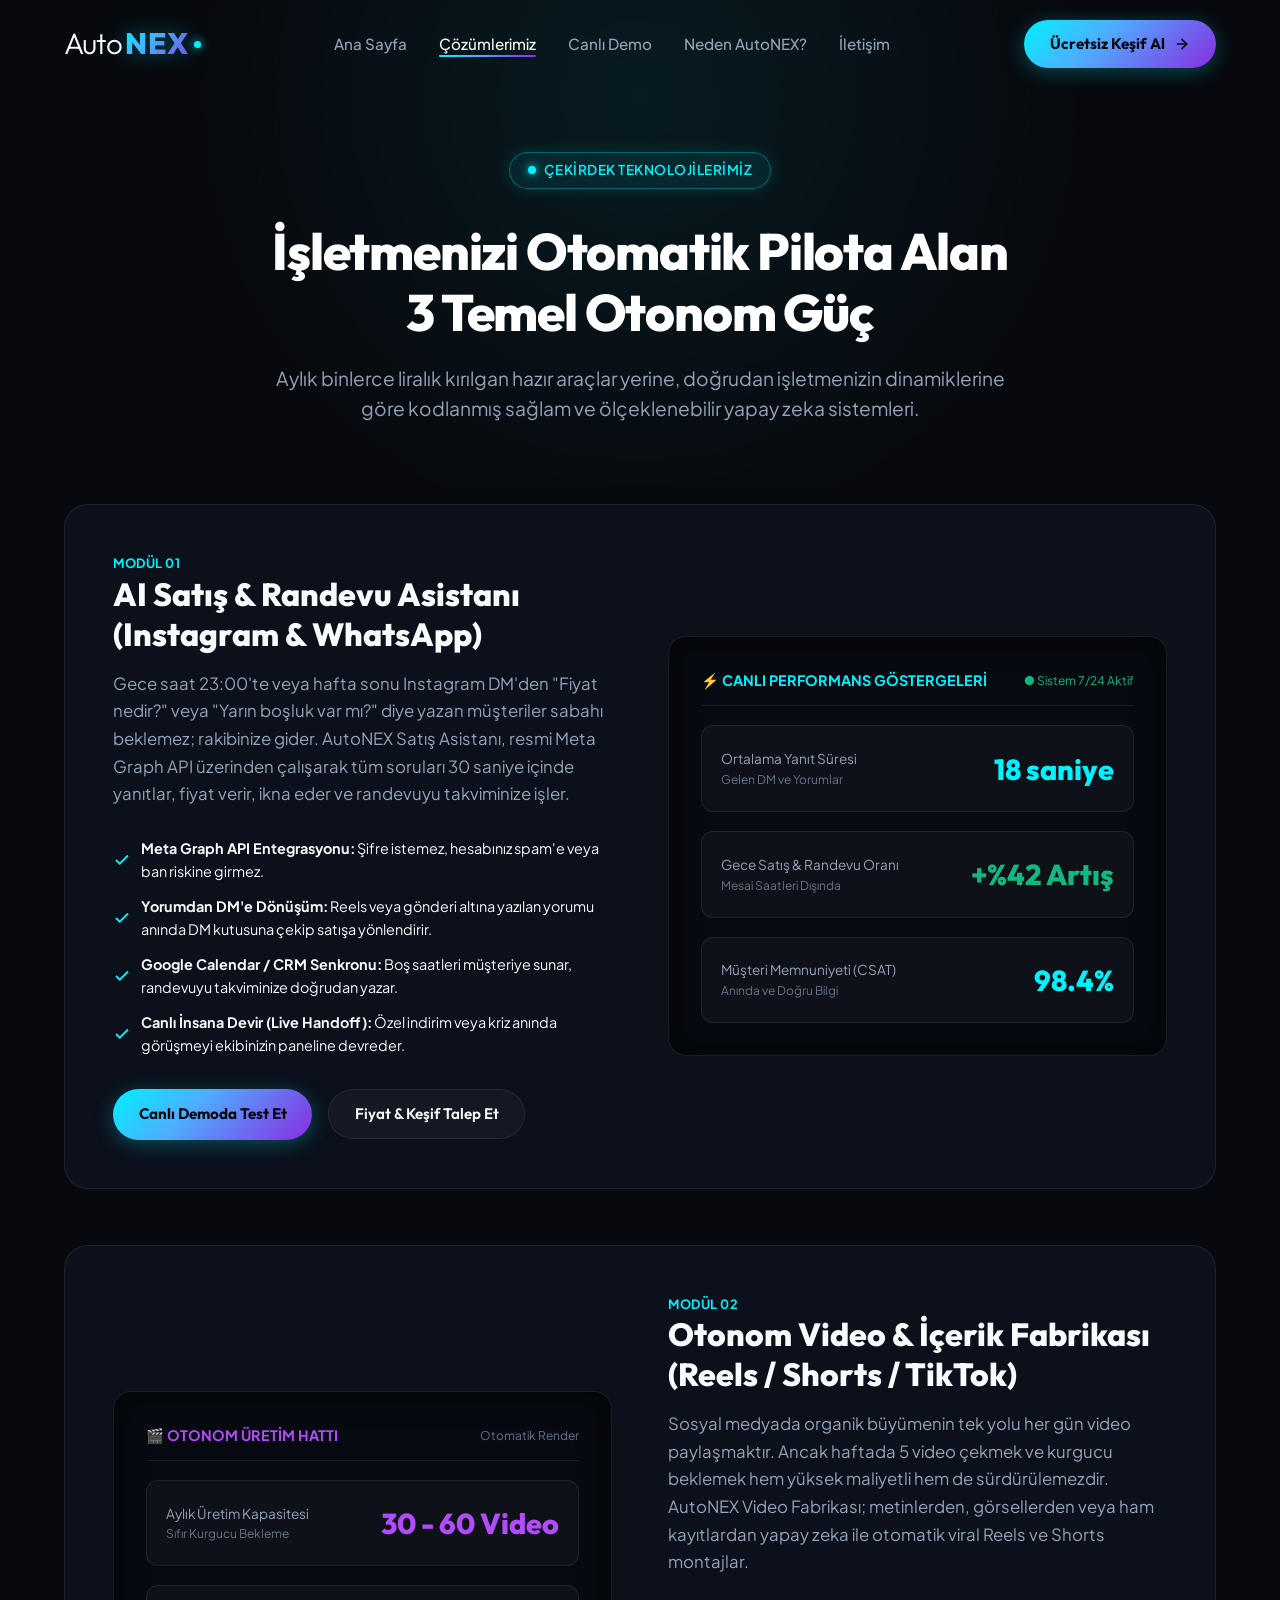
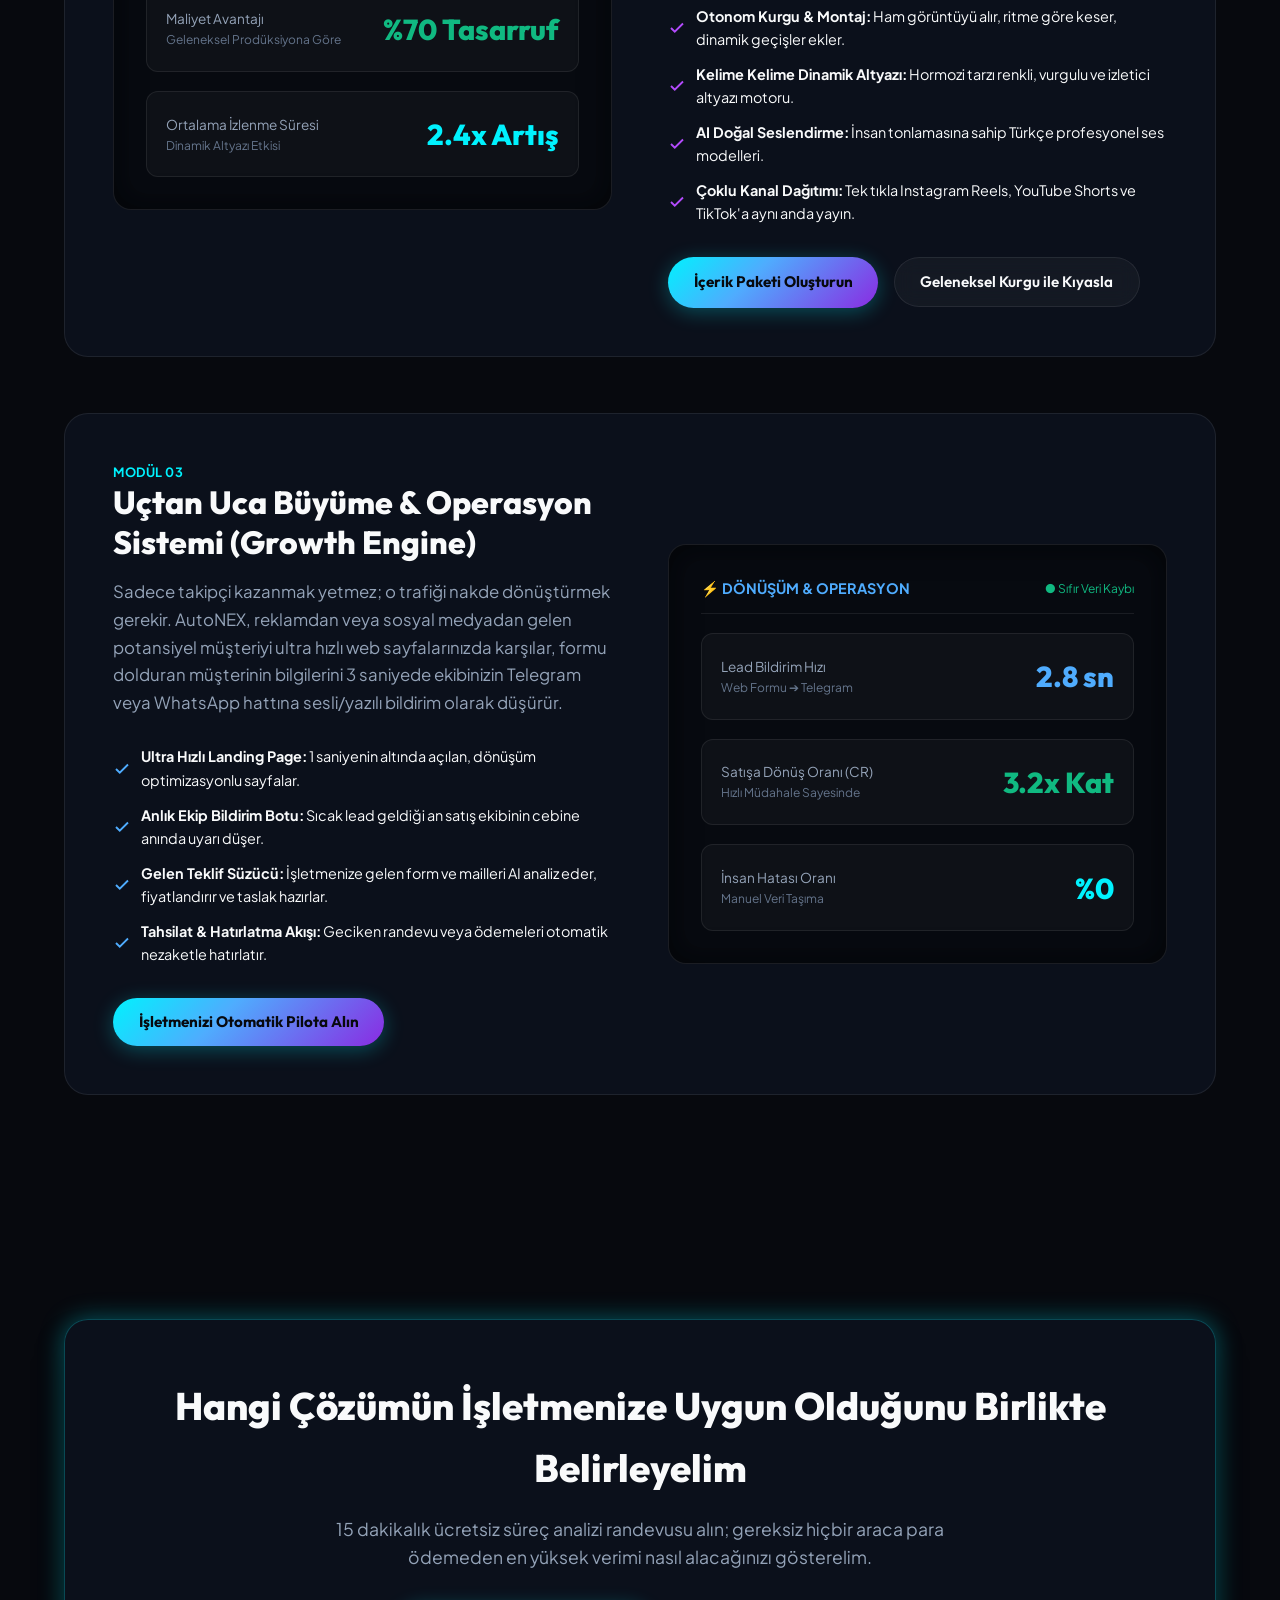
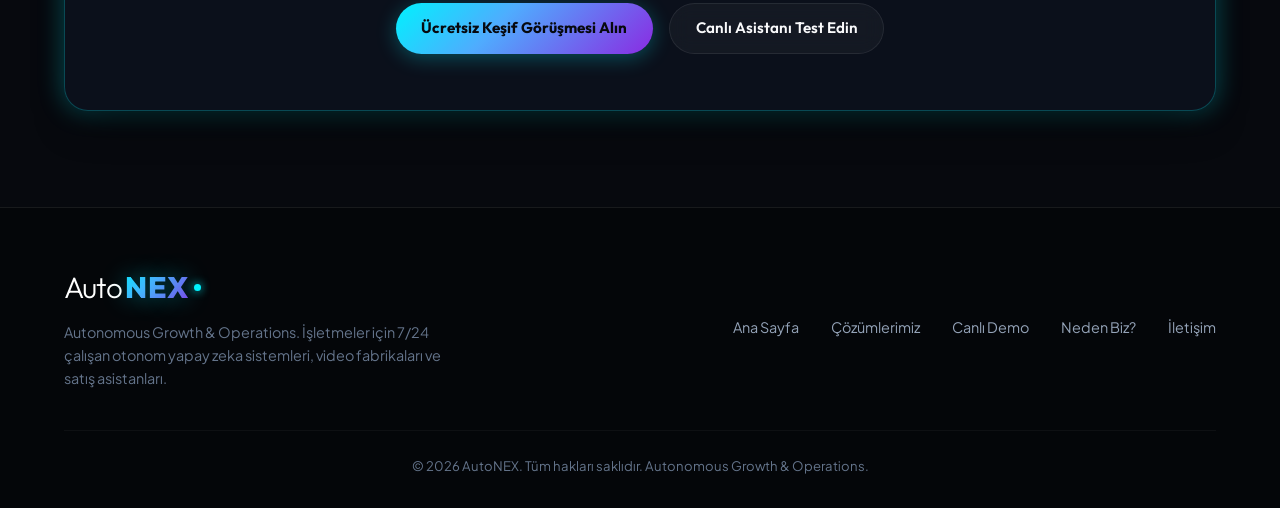
==== cozumler.html @ d79f39d4 "feat: AutoNEX website v1.0 - multi-page architecture and interactive live simulator" ====
<!DOCTYPE html>
<html lang="tr">
<head>
  <meta charset="UTF-8">
  <meta name="viewport" content="width=device-width, initial-scale=1.0">
  <title>Çözümlerimiz — AutoNEX | Yapay Zeka Satış, Video ve Süreç Otomasyonu</title>
  <meta name="description" content="AutoNEX'in sunduğu 3 çekirdek otonom modül: 7/24 Instagram & WhatsApp satış asistanı, otonom video içerik fabrikası ve uçtan uca büyüme operasyonları.">
  <link rel="preconnect" href="https://fonts.googleapis.com">
  <link rel="preconnect" href="https://fonts.gstatic.com" crossorigin>
  <link href="https://fonts.googleapis.com/css2?family=Outfit:wght@300;400;500;600;700;800&family=Plus+Jakarta+Sans:wght@400;500;600;700&display=swap" rel="stylesheet">
  <link rel="stylesheet" href="style.css">
</head>
<body>

  <!-- Ambient Glow Effects -->
  <div class="ambient-glow-1"></div>
  <div class="ambient-glow-2"></div>
  <div class="ambient-glow-3"></div>

  <!-- Header / Navigation -->
  <header class="header" id="header">
    <div class="container">
      <div class="nav-wrapper">
        <a href="index.html" class="brand-logo" aria-label="AutoNEX Ana Sayfa">
          <span class="logo-auto">Auto</span><span class="logo-nex">NEX</span><span class="logo-dot"></span>
        </a>

        <ul class="nav-menu" id="nav-menu">
          <li><a href="index.html" class="nav-link">Ana Sayfa</a></li>
          <li><a href="cozumler.html" class="nav-link active">Çözümlerimiz</a></li>
          <li><a href="demo.html" class="nav-link">Canlı Demo</a></li>
          <li><a href="neden-autonex.html" class="nav-link">Neden AutoNEX?</a></li>
          <li><a href="iletisim.html" class="nav-link">İletişim</a></li>
        </ul>

        <div class="nav-cta">
          <a href="iletisim.html" class="btn-primary" id="nav-cta-btn">
            <span>Ücretsiz Keşif Al</span>
            <svg width="16" height="16" viewBox="0 0 24 24" fill="none" stroke="currentColor" stroke-width="2.5" stroke-linecap="round" stroke-linejoin="round"><line x1="5" y1="12" x2="19" y2="12"></line><polyline points="12 5 19 12 12 19"></polyline></svg>
          </a>
        </div>

        <button class="mobile-toggle" id="mobile-toggle" aria-label="Menüyü Aç/Kapa">☰</button>
      </div>
    </div>
  </header>

  <!-- Page Hero -->
  <section class="page-hero">
    <div class="container">
      <div class="hero-badge">
        <span class="ping-dot"></span>
        <span>ÇEKİRDEK TEKNOLOJİLERİMİZ</span>
      </div>
      <h1 class="page-title">İşletmenizi Otomatik Pilota Alan <br><span class="gradient-text">3 Temel Otonom Güç</span></h1>
      <p class="page-subtitle">Aylık binlerce liralık kırılgan hazır araçlar yerine, doğrudan işletmenizin dinamiklerine göre kodlanmış sağlam ve ölçeklenebilir yapay zeka sistemleri.</p>
    </div>
  </section>

  <!-- Deep-Dive Solutions Section -->
  <section class="section" style="padding-top: 1rem;">
    <div class="container">

      <!-- Solution 1: AI Satış Asistanı -->
      <div class="deep-dive-card">
        <div>
          <div class="card-tag">MODÜL 01</div>
          <h2 class="deep-dive-title">AI Satış & Randevu Asistanı (Instagram & WhatsApp)</h2>
          <p class="deep-dive-desc">
            Gece saat 23:00'te veya hafta sonu Instagram DM'den "Fiyat nedir?" veya "Yarın boşluk var mı?" diye yazan müşteriler sabahı beklemez; rakibinize gider. AutoNEX Satış Asistanı, resmi Meta Graph API üzerinden çalışarak tüm soruları 30 saniye içinde yanıtlar, fiyat verir, ikna eder ve randevuyu takviminize işler.
          </p>

          <ul class="card-features">
            <li>
              <svg width="18" height="18" viewBox="0 0 24 24" fill="none" stroke="#00f2fe" stroke-width="2.5"><polyline points="20 6 9 17 4 12"></polyline></svg>
              <span><strong>Meta Graph API Entegrasyonu:</strong> Şifre istemez, hesabınız spam'e veya ban riskine girmez.</span>
            </li>
            <li>
              <svg width="18" height="18" viewBox="0 0 24 24" fill="none" stroke="#00f2fe" stroke-width="2.5"><polyline points="20 6 9 17 4 12"></polyline></svg>
              <span><strong>Yorumdan DM'e Dönüşüm:</strong> Reels veya gönderi altına yazılan yorumu anında DM kutusuna çekip satışa yönlendirir.</span>
            </li>
            <li>
              <svg width="18" height="18" viewBox="0 0 24 24" fill="none" stroke="#00f2fe" stroke-width="2.5"><polyline points="20 6 9 17 4 12"></polyline></svg>
              <span><strong>Google Calendar / CRM Senkronu:</strong> Boş saatleri müşteriye sunar, randevuyu takviminize doğrudan yazar.</span>
            </li>
            <li>
              <svg width="18" height="18" viewBox="0 0 24 24" fill="none" stroke="#00f2fe" stroke-width="2.5"><polyline points="20 6 9 17 4 12"></polyline></svg>
              <span><strong>Canlı İnsana Devir (Live Handoff):</strong> Özel indirim veya kriz anında görüşmeyi ekibinizin paneline devreder.</span>
            </li>
          </ul>

          <div style="margin-top: 2rem; display: flex; gap: 1rem; flex-wrap: wrap;">
            <a href="demo.html" class="btn-primary">Canlı Demoda Test Et</a>
            <a href="iletisim.html" class="btn-secondary">Fiyat & Keşif Talep Et</a>
          </div>
        </div>

        <div class="deep-dive-visual">
          <div style="display: flex; align-items: center; justify-content: space-between; border-bottom: 1px solid var(--border-subtle); padding-bottom: 0.8rem;">
            <span style="font-weight: 700; font-size: 0.9rem; color: var(--neon-cyan);">⚡ CANLI PERFORMANS GÖSTERGELERİ</span>
            <span style="font-size: 0.75rem; color: #10b981;">● Sistem 7/24 Aktif</span>
          </div>

          <div class="visual-metric-box">
            <div>
              <div style="font-size: 0.85rem; color: var(--text-secondary);">Ortalama Yanıt Süresi</div>
              <div style="font-size: 0.75rem; color: var(--text-muted);">Gelen DM ve Yorumlar</div>
            </div>
            <div class="visual-metric-num">18 saniye</div>
          </div>

          <div class="visual-metric-box">
            <div>
              <div style="font-size: 0.85rem; color: var(--text-secondary);">Gece Satış & Randevu Oranı</div>
              <div style="font-size: 0.75rem; color: var(--text-muted);">Mesai Saatleri Dışında</div>
            </div>
            <div class="visual-metric-num" style="color: #10b981;">+%42 Artış</div>
          </div>

          <div class="visual-metric-box">
            <div>
              <div style="font-size: 0.85rem; color: var(--text-secondary);">Müşteri Memnuniyeti (CSAT)</div>
              <div style="font-size: 0.75rem; color: var(--text-muted);">Anında ve Doğru Bilgi</div>
            </div>
            <div class="visual-metric-num">98.4%</div>
          </div>
        </div>
      </div>

      <!-- Solution 2: Otonom Video Fabrikası -->
      <div class="deep-dive-card reverse">
        <div>
          <div class="card-tag">MODÜL 02</div>
          <h2 class="deep-dive-title">Otonom Video & İçerik Fabrikası (Reels / Shorts / TikTok)</h2>
          <p class="deep-dive-desc">
            Sosyal medyada organik büyümenin tek yolu her gün video paylaşmaktır. Ancak haftada 5 video çekmek ve kurgucu beklemek hem yüksek maliyetli hem de sürdürülemezdir. AutoNEX Video Fabrikası; metinlerden, görsellerden veya ham kayıtlardan yapay zeka ile otomatik viral Reels ve Shorts montajlar.
          </p>

          <ul class="card-features">
            <li>
              <svg width="18" height="18" viewBox="0 0 24 24" fill="none" stroke="#b34bfd" stroke-width="2.5"><polyline points="20 6 9 17 4 12"></polyline></svg>
              <span><strong>Otonom Kurgu & Montaj:</strong> Ham görüntüyü alır, ritme göre keser, dinamik geçişler ekler.</span>
            </li>
            <li>
              <svg width="18" height="18" viewBox="0 0 24 24" fill="none" stroke="#b34bfd" stroke-width="2.5"><polyline points="20 6 9 17 4 12"></polyline></svg>
              <span><strong>Kelime Kelime Dinamik Altyazı:</strong> Hormozi tarzı renkli, vurgulu ve izletici altyazı motoru.</span>
            </li>
            <li>
              <svg width="18" height="18" viewBox="0 0 24 24" fill="none" stroke="#b34bfd" stroke-width="2.5"><polyline points="20 6 9 17 4 12"></polyline></svg>
              <span><strong>AI Doğal Seslendirme:</strong> İnsan tonlamasına sahip Türkçe profesyonel ses modelleri.</span>
            </li>
            <li>
              <svg width="18" height="18" viewBox="0 0 24 24" fill="none" stroke="#b34bfd" stroke-width="2.5"><polyline points="20 6 9 17 4 12"></polyline></svg>
              <span><strong>Çoklu Kanal Dağıtımı:</strong> Tek tıkla Instagram Reels, YouTube Shorts ve TikTok'a aynı anda yayın.</span>
            </li>
          </ul>

          <div style="margin-top: 2rem; display: flex; gap: 1rem; flex-wrap: wrap;">
            <a href="iletisim.html" class="btn-primary">İçerik Paketi Oluşturun</a>
            <a href="neden-autonex.html" class="btn-secondary">Geleneksel Kurgu ile Kıyasla</a>
          </div>
        </div>

        <div class="deep-dive-visual">
          <div style="display: flex; align-items: center; justify-content: space-between; border-bottom: 1px solid var(--border-subtle); padding-bottom: 0.8rem;">
            <span style="font-weight: 700; font-size: 0.9rem; color: #b34bfd;">🎬 OTONOM ÜRETİM HATTI</span>
            <span style="font-size: 0.75rem; color: var(--text-muted);">Otomatik Render</span>
          </div>

          <div class="visual-metric-box">
            <div>
              <div style="font-size: 0.85rem; color: var(--text-secondary);">Aylık Üretim Kapasitesi</div>
              <div style="font-size: 0.75rem; color: var(--text-muted);">Sıfır Kurgucu Bekleme</div>
            </div>
            <div class="visual-metric-num" style="color: #b34bfd;">30 - 60 Video</div>
          </div>

          <div class="visual-metric-box">
            <div>
              <div style="font-size: 0.85rem; color: var(--text-secondary);">Maliyet Avantajı</div>
              <div style="font-size: 0.75rem; color: var(--text-muted);">Geleneksel Prodüksiyona Göre</div>
            </div>
            <div class="visual-metric-num" style="color: #10b981;">%70 Tasarruf</div>
          </div>

          <div class="visual-metric-box">
            <div>
              <div style="font-size: 0.85rem; color: var(--text-secondary);">Ortalama İzlenme Süresi</div>
              <div style="font-size: 0.75rem; color: var(--text-muted);">Dinamik Altyazı Etkisi</div>
            </div>
            <div class="visual-metric-num">2.4x Artış</div>
          </div>
        </div>
      </div>

      <!-- Solution 3: Uçtan Uca Büyüme & Operasyon -->
      <div class="deep-dive-card">
        <div>
          <div class="card-tag">MODÜL 03</div>
          <h2 class="deep-dive-title">Uçtan Uca Büyüme & Operasyon Sistemi (Growth Engine)</h2>
          <p class="deep-dive-desc">
            Sadece takipçi kazanmak yetmez; o trafiği nakde dönüştürmek gerekir. AutoNEX, reklamdan veya sosyal medyadan gelen potansiyel müşteriyi ultra hızlı web sayfalarınızda karşılar, formu dolduran müşterinin bilgilerini 3 saniyede ekibinizin Telegram veya WhatsApp hattına sesli/yazılı bildirim olarak düşürür.
          </p>

          <ul class="card-features">
            <li>
              <svg width="18" height="18" viewBox="0 0 24 24" fill="none" stroke="#4facfe" stroke-width="2.5"><polyline points="20 6 9 17 4 12"></polyline></svg>
              <span><strong>Ultra Hızlı Landing Page:</strong> 1 saniyenin altında açılan, dönüşüm optimizasyonlu sayfalar.</span>
            </li>
            <li>
              <svg width="18" height="18" viewBox="0 0 24 24" fill="none" stroke="#4facfe" stroke-width="2.5"><polyline points="20 6 9 17 4 12"></polyline></svg>
              <span><strong>Anlık Ekip Bildirim Botu:</strong> Sıcak lead geldiği an satış ekibinin cebine anında uyarı düşer.</span>
            </li>
            <li>
              <svg width="18" height="18" viewBox="0 0 24 24" fill="none" stroke="#4facfe" stroke-width="2.5"><polyline points="20 6 9 17 4 12"></polyline></svg>
              <span><strong>Gelen Teklif Süzücü:</strong> İşletmenize gelen form ve mailleri AI analiz eder, fiyatlandırır ve taslak hazırlar.</span>
            </li>
            <li>
              <svg width="18" height="18" viewBox="0 0 24 24" fill="none" stroke="#4facfe" stroke-width="2.5"><polyline points="20 6 9 17 4 12"></polyline></svg>
              <span><strong>Tahsilat & Hatırlatma Akışı:</strong> Geciken randevu veya ödemeleri otomatik nezaketle hatırlatır.</span>
            </li>
          </ul>

          <div style="margin-top: 2rem; display: flex; gap: 1rem; flex-wrap: wrap;">
            <a href="iletisim.html" class="btn-primary">İşletmenizi Otomatik Pilota Alın</a>
          </div>
        </div>

        <div class="deep-dive-visual">
          <div style="display: flex; align-items: center; justify-content: space-between; border-bottom: 1px solid var(--border-subtle); padding-bottom: 0.8rem;">
            <span style="font-weight: 700; font-size: 0.9rem; color: #4facfe;">⚡ DÖNÜŞÜM & OPERASYON</span>
            <span style="font-size: 0.75rem; color: #10b981;">● Sıfır Veri Kaybı</span>
          </div>

          <div class="visual-metric-box">
            <div>
              <div style="font-size: 0.85rem; color: var(--text-secondary);">Lead Bildirim Hızı</div>
              <div style="font-size: 0.75rem; color: var(--text-muted);">Web Formu ➔ Telegram</div>
            </div>
            <div class="visual-metric-num" style="color: #4facfe;">2.8 sn</div>
          </div>

          <div class="visual-metric-box">
            <div>
              <div style="font-size: 0.85rem; color: var(--text-secondary);">Satışa Dönüş Oranı (CR)</div>
              <div style="font-size: 0.75rem; color: var(--text-muted);">Hızlı Müdahale Sayesinde</div>
            </div>
            <div class="visual-metric-num" style="color: #10b981;">3.2x Kat</div>
          </div>

          <div class="visual-metric-box">
            <div>
              <div style="font-size: 0.85rem; color: var(--text-secondary);">İnsan Hatası Oranı</div>
              <div style="font-size: 0.75rem; color: var(--text-muted);">Manuel Veri Taşıma</div>
            </div>
            <div class="visual-metric-num" style="color: #00f2fe;">%0</div>
          </div>
        </div>
      </div>

    </div>
  </section>

  <!-- CTA Banner -->
  <section class="section" style="padding: 4rem 0 6rem;">
    <div class="container">
      <div style="background: var(--bg-card); border: 1px solid var(--border-glow); border-radius: 24px; padding: 3.5rem; text-align: center; box-shadow: var(--card-shadow), var(--glow-cyan);">
        <h2 style="font-family: var(--font-heading); font-size: 2.4rem; font-weight: 800; margin-bottom: 1rem;">Hangi Çözümün İşletmenize Uygun Olduğunu Birlikte Belirleyelim</h2>
        <p style="font-size: 1.1rem; color: var(--text-secondary); max-width: 680px; margin: 0 auto 2rem;">15 dakikalık ücretsiz süreç analizi randevusu alın; gereksiz hiçbir araca para ödemeden en yüksek verimi nasıl alacağınızı gösterelim.</p>
        <div style="display: flex; justify-content: center; gap: 1rem; flex-wrap: wrap;">
          <a href="iletisim.html" class="btn-primary">Ücretsiz Keşif Görüşmesi Alın</a>
          <a href="demo.html" class="btn-secondary">Canlı Asistanı Test Edin</a>
        </div>
      </div>
    </div>
  </section>

  <!-- Footer -->
  <footer class="footer">
    <div class="container">
      <div class="footer-top">
        <div>
          <a href="index.html" class="brand-logo">
            <span class="logo-auto">Auto</span><span class="logo-nex">NEX</span><span class="logo-dot"></span>
          </a>
          <p class="footer-desc">Autonomous Growth & Operations. İşletmeler için 7/24 çalışan otonom yapay zeka sistemleri, video fabrikaları ve satış asistanları.</p>
        </div>

        <ul class="footer-links">
          <li><a href="index.html" class="footer-link">Ana Sayfa</a></li>
          <li><a href="cozumler.html" class="footer-link">Çözümlerimiz</a></li>
          <li><a href="demo.html" class="footer-link">Canlı Demo</a></li>
          <li><a href="neden-autonex.html" class="footer-link">Neden Biz?</a></li>
          <li><a href="iletisim.html" class="footer-link">İletişim</a></li>
        </ul>
      </div>

      <div class="footer-bottom">
        <p>&copy; 2026 AutoNEX. Tüm hakları saklıdır. Autonomous Growth & Operations.</p>
      </div>
    </div>
  </footer>

  <script src="app.js"></script>
</body>
</html>
---- style.css ----
/* ==========================================================================
   AutoNEX — Autonomous Growth & Operations
   Ultra-Premium Modern Dark Theme & Design System
   ========================================================================== */

:root {
  --bg-dark: #07090e;
  --bg-card: rgba(14, 19, 32, 0.75);
  --bg-card-hover: rgba(20, 28, 48, 0.85);
  --border-subtle: rgba(255, 255, 255, 0.08);
  --border-glow: rgba(0, 242, 254, 0.25);
  
  /* Brand Gradients & Accents */
  --neon-cyan: #00f2fe;
  --neon-purple: #8a2be2;
  --neon-indigo: #4facfe;
  --brand-gradient: linear-gradient(135deg, #00f2fe 0%, #4facfe 40%, #8a2be2 100%);
  --brand-gradient-hover: linear-gradient(135deg, #4facfe 0%, #00f2fe 50%, #b34bfd 100%);
  
  /* Text Colors */
  --text-main: #f9fafb;
  --text-secondary: #94a3b8;
  --text-muted: #64748b;
  
  /* Typography */
  --font-heading: 'Outfit', sans-serif;
  --font-body: 'Plus Jakarta Sans', sans-serif;
  
  /* Transitions & Shadows */
  --transition-smooth: all 0.3s cubic-bezier(0.16, 1, 0.3, 1);
  --glow-cyan: 0 0 25px rgba(0, 242, 254, 0.35);
  --glow-purple: 0 0 30px rgba(138, 43, 226, 0.3);
  --card-shadow: 0 20px 40px -15px rgba(0, 0, 0, 0.7);
}

/* Base Reset & Smooth Scrolling */
*, *::before, *::after {
  box-sizing: border-box;
  margin: 0;
  padding: 0;
}

html {
  scroll-behavior: smooth;
  font-size: 16px;
  background-color: var(--bg-dark);
}

body {
  font-family: var(--font-body);
  background-color: var(--bg-dark);
  color: var(--text-main);
  line-height: 1.6;
  overflow-x: hidden;
  position: relative;
  -webkit-font-smoothing: antialiased;
}

/* Ambient Background Glow Mesh */
.ambient-glow-1 {
  position: absolute;
  top: -150px;
  left: 50%;
  transform: translateX(-50%);
  width: 700px;
  height: 500px;
  background: radial-gradient(circle, rgba(0, 242, 254, 0.15) 0%, rgba(138, 43, 226, 0.12) 50%, transparent 70%);
  filter: blur(90px);
  z-index: -1;
  pointer-events: none;
}

.ambient-glow-2 {
  position: absolute;
  top: 1400px;
  right: -100px;
  width: 600px;
  height: 600px;
  background: radial-gradient(circle, rgba(138, 43, 226, 0.14) 0%, transparent 70%);
  filter: blur(100px);
  z-index: -1;
  pointer-events: none;
}

.ambient-glow-3 {
  position: absolute;
  top: 2800px;
  left: -150px;
  width: 700px;
  height: 700px;
  background: radial-gradient(circle, rgba(0, 242, 254, 0.12) 0%, transparent 70%);
  filter: blur(120px);
  z-index: -1;
  pointer-events: none;
}

/* Container */
.container {
  width: 100%;
  max-width: 1200px;
  margin: 0 auto;
  padding: 0 1.5rem;
}

/* ==========================================================================
   Header / Navbar
   ========================================================================== */
.header {
  position: fixed;
  top: 0;
  left: 0;
  width: 100%;
  z-index: 1000;
  transition: var(--transition-smooth);
  padding: 1.25rem 0;
}

.header.scrolled {
  background: rgba(7, 9, 14, 0.82);
  backdrop-filter: blur(16px);
  -webkit-backdrop-filter: blur(16px);
  border-bottom: 1px solid var(--border-subtle);
  padding: 0.85rem 0;
  box-shadow: 0 10px 30px rgba(0, 0, 0, 0.5);
}

.nav-wrapper {
  display: flex;
  align-items: center;
  justify-content: space-between;
}

/* Brand Logo */
.brand-logo {
  display: flex;
  align-items: center;
  gap: 0.2rem;
  text-decoration: none;
  font-family: var(--font-heading);
  font-size: 1.85rem;
  letter-spacing: -0.5px;
  transition: var(--transition-smooth);
}

.brand-logo:hover {
  transform: translateY(-1px);
}

.logo-auto {
  font-weight: 300;
  color: #ffffff;
  letter-spacing: -0.8px;
}

.logo-nex {
  font-weight: 800;
  background: var(--brand-gradient);
  -webkit-background-clip: text;
  -webkit-text-fill-color: transparent;
  letter-spacing: 0.5px;
  text-shadow: 0 0 25px rgba(0, 242, 254, 0.4);
}

.logo-dot {
  width: 7px;
  height: 7px;
  background: var(--neon-cyan);
  border-radius: 50%;
  display: inline-block;
  margin-left: 2px;
  box-shadow: 0 0 10px var(--neon-cyan);
  animation: pulse-dot 2.5s infinite;
}

@keyframes pulse-dot {
  0%, 100% { opacity: 1; transform: scale(1); }
  50% { opacity: 0.4; transform: scale(0.8); }
}

.nav-menu {
  display: flex;
  align-items: center;
  gap: 2rem;
  list-style: none;
}

.nav-link {
  color: var(--text-secondary);
  text-decoration: none;
  font-size: 0.95rem;
  font-weight: 500;
  transition: var(--transition-smooth);
  position: relative;
}

.nav-link:hover,
.nav-link.active {
  color: var(--text-main);
}

.nav-link::after {
  content: '';
  position: absolute;
  bottom: -4px;
  left: 0;
  width: 0%;
  height: 2px;
  background: var(--brand-gradient);
  transition: var(--transition-smooth);
  border-radius: 2px;
}

.nav-link:hover::after,
.nav-link.active::after {
  width: 100%;
}

.nav-cta {
  display: flex;
  align-items: center;
  gap: 1rem;
}

/* Primary Button */
.btn-primary {
  display: inline-flex;
  align-items: center;
  justify-content: center;
  gap: 0.6rem;
  background: var(--brand-gradient);
  color: #07090e;
  font-family: var(--font-heading);
  font-weight: 700;
  font-size: 0.95rem;
  padding: 0.75rem 1.6rem;
  border-radius: 50px;
  text-decoration: none;
  transition: var(--transition-smooth);
  box-shadow: 0 4px 20px rgba(0, 242, 254, 0.28);
  border: none;
  cursor: pointer;
}

.btn-primary:hover {
  transform: translateY(-2px);
  box-shadow: 0 8px 30px rgba(0, 242, 254, 0.45);
  background: var(--brand-gradient-hover);
}

.btn-secondary {
  display: inline-flex;
  align-items: center;
  justify-content: center;
  gap: 0.6rem;
  background: rgba(255, 255, 255, 0.04);
  color: var(--text-main);
  font-family: var(--font-heading);
  font-weight: 600;
  font-size: 0.95rem;
  padding: 0.75rem 1.6rem;
  border-radius: 50px;
  text-decoration: none;
  transition: var(--transition-smooth);
  border: 1px solid var(--border-subtle);
  cursor: pointer;
  backdrop-filter: blur(10px);
}

.btn-secondary:hover {
  background: rgba(255, 255, 255, 0.09);
  border-color: rgba(255, 255, 255, 0.2);
  transform: translateY(-2px);
}

/* Mobile Toggle */
.mobile-toggle {
  display: none;
  background: transparent;
  border: none;
  color: var(--text-main);
  font-size: 1.5rem;
  cursor: pointer;
}

/* ==========================================================================
   Hero Section
   ========================================================================== */
.hero {
  padding: 10rem 0 5rem;
  text-align: center;
  position: relative;
}

.hero-badge {
  display: inline-flex;
  align-items: center;
  gap: 0.5rem;
  background: rgba(0, 242, 254, 0.08);
  border: 1px solid rgba(0, 242, 254, 0.3);
  padding: 0.4rem 1.1rem;
  border-radius: 50px;
  font-size: 0.85rem;
  font-weight: 600;
  color: var(--neon-cyan);
  margin-bottom: 2rem;
  letter-spacing: 0.5px;
  box-shadow: 0 0 15px rgba(0, 242, 254, 0.15);
}

.hero-badge .ping-dot {
  width: 8px;
  height: 8px;
  background: var(--neon-cyan);
  border-radius: 50%;
  box-shadow: 0 0 8px var(--neon-cyan);
}

.hero-title {
  font-family: var(--font-heading);
  font-size: 3.8rem;
  font-weight: 800;
  line-height: 1.15;
  letter-spacing: -1.5px;
  max-width: 950px;
  margin: 0 auto 1.5rem;
  color: #ffffff;
}

.hero-title .gradient-text {
  background: var(--brand-gradient);
  -webkit-background-clip: text;
  -webkit-text-fill-color: transparent;
  display: inline-block;
}

.hero-subtitle {
  font-size: 1.25rem;
  color: var(--text-secondary);
  max-width: 760px;
  margin: 0 auto 2.8rem;
  font-weight: 400;
  line-height: 1.6;
}

.hero-actions {
  display: flex;
  align-items: center;
  justify-content: center;
  gap: 1.2rem;
  margin-bottom: 4rem;
  flex-wrap: wrap;
}

.hero-stats {
  display: grid;
  grid-template-columns: repeat(4, 1fr);
  gap: 1.5rem;
  max-width: 1000px;
  margin: 0 auto;
  padding: 2rem;
  background: var(--bg-card);
  backdrop-filter: blur(16px);
  -webkit-backdrop-filter: blur(16px);
  border: 1px solid var(--border-subtle);
  border-radius: 20px;
  box-shadow: var(--card-shadow);
}

.stat-item {
  text-align: center;
  position: relative;
}

.stat-item:not(:last-child)::after {
  content: '';
  position: absolute;
  right: -0.75rem;
  top: 20%;
  height: 60%;
  width: 1px;
  background: var(--border-subtle);
}

.stat-value {
  font-family: var(--font-heading);
  font-size: 2.3rem;
  font-weight: 800;
  background: var(--brand-gradient);
  -webkit-background-clip: text;
  -webkit-text-fill-color: transparent;
  line-height: 1;
  margin-bottom: 0.4rem;
}

.stat-label {
  font-size: 0.88rem;
  color: var(--text-secondary);
  font-weight: 500;
}

/* ==========================================================================
   Section Headers
   ========================================================================== */
.section {
  padding: 6.5rem 0;
  position: relative;
}

.section-header {
  text-align: center;
  max-width: 720px;
  margin: 0 auto 4rem;
}

.section-tag {
  display: inline-block;
  font-size: 0.82rem;
  font-weight: 700;
  text-transform: uppercase;
  letter-spacing: 1.5px;
  color: var(--neon-cyan);
  margin-bottom: 0.8rem;
}

.section-title {
  font-family: var(--font-heading);
  font-size: 2.6rem;
  font-weight: 800;
  letter-spacing: -1px;
  line-height: 1.2;
  margin-bottom: 1rem;
}

.section-desc {
  font-size: 1.1rem;
  color: var(--text-secondary);
}

/* ==========================================================================
   Interactive Live Simulator Section
   ========================================================================== */
.simulator-box {
  background: var(--bg-card);
  border: 1px solid var(--border-glow);
  border-radius: 24px;
  box-shadow: var(--card-shadow), var(--glow-cyan);
  backdrop-filter: blur(20px);
  -webkit-backdrop-filter: blur(20px);
  max-width: 960px;
  margin: 0 auto;
  overflow: hidden;
  display: grid;
  grid-template-columns: 340px 1fr;
}

.sim-sidebar {
  background: rgba(10, 14, 24, 0.95);
  border-right: 1px solid var(--border-subtle);
  padding: 2rem 1.5rem;
  display: flex;
  flex-direction: column;
  justify-content: space-between;
}

.sim-sidebar-title {
  font-family: var(--font-heading);
  font-size: 1.15rem;
  font-weight: 700;
  margin-bottom: 0.5rem;
  color: #ffffff;
}

.sim-sidebar-desc {
  font-size: 0.85rem;
  color: var(--text-muted);
  margin-bottom: 1.5rem;
}

.scenario-list {
  display: flex;
  flex-direction: column;
  gap: 0.75rem;
}

.scenario-btn {
  display: flex;
  align-items: center;
  gap: 0.8rem;
  background: rgba(255, 255, 255, 0.03);
  border: 1px solid var(--border-subtle);
  border-radius: 12px;
  padding: 0.85rem 1rem;
  color: var(--text-secondary);
  font-family: var(--font-body);
  font-size: 0.9rem;
  font-weight: 500;
  text-align: left;
  cursor: pointer;
  transition: var(--transition-smooth);
  width: 100%;
}

.scenario-btn:hover {
  background: rgba(255, 255, 255, 0.07);
  color: var(--text-main);
  border-color: rgba(0, 242, 254, 0.3);
}

.scenario-btn.active {
  background: rgba(0, 242, 254, 0.1);
  border-color: var(--neon-cyan);
  color: #ffffff;
  box-shadow: 0 0 15px rgba(0, 242, 254, 0.15);
}

.scenario-icon {
  font-size: 1.25rem;
}

.sim-features-badge {
  background: rgba(138, 43, 226, 0.1);
  border: 1px solid rgba(138, 43, 226, 0.3);
  border-radius: 10px;
  padding: 0.85rem;
  font-size: 0.8rem;
  color: #c499f6;
  margin-top: 1.5rem;
}

/* Chat Main Area */
.sim-chat-area {
  display: flex;
  flex-direction: column;
  height: 520px;
  background: rgba(7, 9, 14, 0.7);
}

.chat-header {
  padding: 1rem 1.5rem;
  border-bottom: 1px solid var(--border-subtle);
  display: flex;
  align-items: center;
  justify-content: space-between;
  background: rgba(14, 19, 32, 0.6);
}

.chat-profile {
  display: flex;
  align-items: center;
  gap: 0.85rem;
}

.chat-avatar {
  width: 40px;
  height: 40px;
  border-radius: 50%;
  background: var(--brand-gradient);
  display: flex;
  align-items: center;
  justify-content: center;
  font-weight: 800;
  color: #07090e;
  font-size: 0.95rem;
  box-shadow: 0 0 12px rgba(0, 242, 254, 0.4);
}

.chat-name {
  font-family: var(--font-heading);
  font-weight: 700;
  font-size: 0.95rem;
}

.chat-status {
  font-size: 0.78rem;
  color: #10b981;
  display: flex;
  align-items: center;
  gap: 0.35rem;
}

.chat-status .online-dot {
  width: 6px;
  height: 6px;
  background: #10b981;
  border-radius: 50%;
  box-shadow: 0 0 6px #10b981;
}

.chat-body {
  flex: 1;
  padding: 1.5rem;
  overflow-y: auto;
  display: flex;
  flex-direction: column;
  gap: 1rem;
}

/* Message Bubbles */
.chat-msg {
  max-width: 82%;
  padding: 0.85rem 1.15rem;
  border-radius: 16px;
  font-size: 0.92rem;
  line-height: 1.45;
  animation: fadeInMsg 0.3s ease;
}

@keyframes fadeInMsg {
  from { opacity: 0; transform: translateY(8px); }
  to { opacity: 1; transform: translateY(0); }
}

.chat-msg.bot {
  align-self: flex-start;
  background: rgba(255, 255, 255, 0.06);
  border: 1px solid var(--border-subtle);
  color: var(--text-main);
  border-bottom-left-radius: 4px;
}

.chat-msg.user {
  align-self: flex-end;
  background: var(--brand-gradient);
  color: #07090e;
  font-weight: 600;
  border-bottom-right-radius: 4px;
  box-shadow: 0 4px 15px rgba(0, 242, 254, 0.25);
}

/* Typing Indicator */
.typing-indicator {
  align-self: flex-start;
  background: rgba(255, 255, 255, 0.05);
  border: 1px solid var(--border-subtle);
  padding: 0.75rem 1.1rem;
  border-radius: 16px;
  display: none;
  gap: 5px;
  align-items: center;
}

.typing-indicator.active {
  display: flex;
}

.typing-dot {
  width: 6px;
  height: 6px;
  background: var(--neon-cyan);
  border-radius: 50%;
  animation: bounceDot 1.4s infinite;
}

.typing-dot:nth-child(2) { animation-delay: 0.2s; }
.typing-dot:nth-child(3) { animation-delay: 0.4s; }

@keyframes bounceDot {
  0%, 80%, 100% { transform: translateY(0); opacity: 0.4; }
  40% { transform: translateY(-5px); opacity: 1; }
}

/* Quick Question Prompts */
.quick-prompts {
  display: flex;
  gap: 0.5rem;
  padding: 0.6rem 1.5rem;
  overflow-x: auto;
  white-space: nowrap;
  border-top: 1px solid rgba(255, 255, 255, 0.04);
}

.quick-btn {
  background: rgba(0, 242, 254, 0.06);
  border: 1px solid rgba(0, 242, 254, 0.2);
  color: var(--neon-cyan);
  border-radius: 20px;
  padding: 0.35rem 0.85rem;
  font-size: 0.82rem;
  font-weight: 500;
  cursor: pointer;
  transition: var(--transition-smooth);
}

.quick-btn:hover {
  background: rgba(0, 242, 254, 0.15);
  transform: translateY(-1px);
}

/* Chat Input */
.chat-footer {
  padding: 1rem 1.5rem;
  border-top: 1px solid var(--border-subtle);
  display: flex;
  align-items: center;
  gap: 0.75rem;
  background: rgba(14, 19, 32, 0.85);
}

.chat-input {
  flex: 1;
  background: rgba(255, 255, 255, 0.05);
  border: 1px solid var(--border-subtle);
  border-radius: 25px;
  padding: 0.75rem 1.25rem;
  color: var(--text-main);
  font-family: var(--font-body);
  font-size: 0.92rem;
  outline: none;
  transition: var(--transition-smooth);
}

.chat-input:focus {
  border-color: var(--neon-cyan);
  background: rgba(255, 255, 255, 0.08);
  box-shadow: 0 0 10px rgba(0, 242, 254, 0.2);
}

.chat-send-btn {
  width: 42px;
  height: 42px;
  border-radius: 50%;
  background: var(--brand-gradient);
  border: none;
  color: #07090e;
  display: flex;
  align-items: center;
  justify-content: center;
  cursor: pointer;
  font-size: 1.1rem;
  transition: var(--transition-smooth);
}

.chat-send-btn:hover {
  transform: scale(1.08);
  box-shadow: 0 0 15px rgba(0, 242, 254, 0.4);
}

/* ==========================================================================
   Solutions & Services Cards
   ========================================================================== */
.services-grid {
  display: grid;
  grid-template-columns: repeat(3, 1fr);
  gap: 2rem;
}

.service-card {
  background: var(--bg-card);
  border: 1px solid var(--border-subtle);
  border-radius: 20px;
  padding: 2.5rem 2rem;
  transition: var(--transition-smooth);
  position: relative;
  overflow: hidden;
  display: flex;
  flex-direction: column;
  justify-content: space-between;
}

.service-card:hover {
  transform: translateY(-8px);
  border-color: var(--border-glow);
  background: var(--bg-card-hover);
  box-shadow: var(--card-shadow), 0 15px 35px rgba(0, 242, 254, 0.15);
}

.card-top-icon {
  width: 58px;
  height: 58px;
  border-radius: 16px;
  background: rgba(0, 242, 254, 0.1);
  border: 1px solid rgba(0, 242, 254, 0.3);
  display: flex;
  align-items: center;
  justify-content: center;
  font-size: 1.8rem;
  color: var(--neon-cyan);
  margin-bottom: 1.8rem;
  box-shadow: 0 0 20px rgba(0, 242, 254, 0.15);
}

.service-card:nth-child(2) .card-top-icon {
  background: rgba(138, 43, 226, 0.12);
  border-color: rgba(138, 43, 226, 0.35);
  color: #b34bfd;
  box-shadow: 0 0 20px rgba(138, 43, 226, 0.2);
}

.service-card:nth-child(3) .card-top-icon {
  background: rgba(79, 172, 254, 0.12);
  border-color: rgba(79, 172, 254, 0.35);
  color: var(--neon-indigo);
  box-shadow: 0 0 20px rgba(79, 172, 254, 0.2);
}

.card-title {
  font-family: var(--font-heading);
  font-size: 1.55rem;
  font-weight: 700;
  margin-bottom: 1rem;
  color: #ffffff;
}

.card-desc {
  font-size: 0.98rem;
  color: var(--text-secondary);
  margin-bottom: 1.8rem;
  line-height: 1.6;
}

.card-features {
  list-style: none;
  margin-bottom: 2rem;
  display: flex;
  flex-direction: column;
  gap: 0.75rem;
}

.card-features li {
  display: flex;
  align-items: center;
  gap: 0.65rem;
  font-size: 0.9rem;
  color: var(--text-main);
}

.card-features li svg {
  color: var(--neon-cyan);
  flex-shrink: 0;
}

.card-tag {
  font-size: 0.8rem;
  font-weight: 700;
  letter-spacing: 0.5px;
  color: var(--neon-cyan);
  text-transform: uppercase;
}

/* ==========================================================================
   Comparison Table Section
   ========================================================================== */
.comparison-wrapper {
  background: var(--bg-card);
  border: 1px solid var(--border-subtle);
  border-radius: 20px;
  overflow: hidden;
  box-shadow: var(--card-shadow);
  backdrop-filter: blur(16px);
}

.comparison-table {
  width: 100%;
  border-collapse: collapse;
  text-align: left;
}

.comparison-table th, .comparison-table td {
  padding: 1.4rem 1.8rem;
  border-bottom: 1px solid var(--border-subtle);
}

.comparison-table th {
  font-family: var(--font-heading);
  font-size: 1.1rem;
  font-weight: 700;
  background: rgba(14, 19, 32, 0.9);
}

.comparison-table th.highlight, .comparison-table td.highlight {
  background: rgba(0, 242, 254, 0.05);
  border-left: 1px solid rgba(0, 242, 254, 0.2);
  border-right: 1px solid rgba(0, 242, 254, 0.2);
}

.comparison-table th.highlight {
  color: var(--neon-cyan);
}

.comparison-table td {
  font-size: 0.95rem;
}

.check-green {
  color: #10b981;
  font-weight: 700;
  display: flex;
  align-items: center;
  gap: 0.4rem;
}

.cross-red {
  color: #ef4444;
  font-weight: 500;
  display: flex;
  align-items: center;
  gap: 0.4rem;
}

/* ==========================================================================
   Sectors Grid
   ========================================================================== */
.sectors-grid {
  display: grid;
  grid-template-columns: repeat(4, 1fr);
  gap: 1.5rem;
}

.sector-card {
  background: rgba(255, 255, 255, 0.03);
  border: 1px solid var(--border-subtle);
  border-radius: 16px;
  padding: 1.8rem 1.4rem;
  text-align: center;
  transition: var(--transition-smooth);
}

.sector-card:hover {
  background: rgba(255, 255, 255, 0.06);
  border-color: rgba(0, 242, 254, 0.3);
  transform: translateY(-4px);
}

.sector-icon {
  font-size: 2.2rem;
  margin-bottom: 0.8rem;
}

.sector-title {
  font-family: var(--font-heading);
  font-size: 1.15rem;
  font-weight: 700;
  margin-bottom: 0.4rem;
}

.sector-desc {
  font-size: 0.85rem;
  color: var(--text-muted);
}

/* ==========================================================================
   How It Works (Steps)
   ========================================================================== */
.steps-grid {
  display: grid;
  grid-template-columns: repeat(3, 1fr);
  gap: 2rem;
  position: relative;
}

.step-card {
  background: var(--bg-card);
  border: 1px solid var(--border-subtle);
  border-radius: 20px;
  padding: 2.5rem 2rem;
  position: relative;
  transition: var(--transition-smooth);
}

.step-card:hover {
  border-color: var(--border-glow);
  transform: translateY(-4px);
}

.step-number {
  font-family: var(--font-heading);
  font-size: 3rem;
  font-weight: 800;
  color: rgba(255, 255, 255, 0.07);
  position: absolute;
  top: 1.2rem;
  right: 1.5rem;
  line-height: 1;
}

.step-title {
  font-family: var(--font-heading);
  font-size: 1.35rem;
  font-weight: 700;
  margin-bottom: 0.8rem;
}

.step-desc {
  font-size: 0.95rem;
  color: var(--text-secondary);
  line-height: 1.6;
}

/* ==========================================================================
   CTA & Contact Form
   ========================================================================== */
.contact-section {
  padding: 7rem 0;
  background: radial-gradient(circle at 50% 50%, rgba(14, 21, 38, 0.9) 0%, var(--bg-dark) 100%);
  position: relative;
}

.contact-box {
  background: var(--bg-card);
  border: 1px solid var(--border-glow);
  border-radius: 24px;
  padding: 3.5rem;
  box-shadow: var(--card-shadow), var(--glow-cyan);
  max-width: 880px;
  margin: 0 auto;
  display: grid;
  grid-template-columns: 1fr 1fr;
  gap: 3rem;
}

.contact-info-title {
  font-family: var(--font-heading);
  font-size: 2.2rem;
  font-weight: 800;
  line-height: 1.2;
  margin-bottom: 1.2rem;
}

.contact-info-desc {
  font-size: 1rem;
  color: var(--text-secondary);
  margin-bottom: 2rem;
}

.contact-highlights {
  list-style: none;
  display: flex;
  flex-direction: column;
  gap: 1rem;
  margin-bottom: 2rem;
}

.contact-highlights li {
  display: flex;
  align-items: center;
  gap: 0.75rem;
  font-size: 0.92rem;
  color: var(--text-main);
}

.direct-wa-btn {
  display: inline-flex;
  align-items: center;
  gap: 0.75rem;
  background: #25d366;
  color: #ffffff;
  font-family: var(--font-heading);
  font-weight: 700;
  font-size: 1rem;
  padding: 0.9rem 1.6rem;
  border-radius: 50px;
  text-decoration: none;
  transition: var(--transition-smooth);
  box-shadow: 0 4px 20px rgba(37, 211, 102, 0.3);
}

.direct-wa-btn:hover {
  transform: translateY(-2px);
  box-shadow: 0 8px 25px rgba(37, 211, 102, 0.45);
}

/* Contact Form */
.contact-form {
  display: flex;
  flex-direction: column;
  gap: 1.2rem;
}

.form-group {
  display: flex;
  flex-direction: column;
  gap: 0.4rem;
}

.form-label {
  font-size: 0.85rem;
  font-weight: 600;
  color: var(--text-secondary);
}

.form-input, .form-select, .form-textarea {
  background: rgba(255, 255, 255, 0.04);
  border: 1px solid var(--border-subtle);
  border-radius: 12px;
  padding: 0.85rem 1rem;
  color: var(--text-main);
  font-family: var(--font-body);
  font-size: 0.92rem;
  outline: none;
  transition: var(--transition-smooth);
}

.form-input:focus, .form-select:focus, .form-textarea:focus {
  border-color: var(--neon-cyan);
  background: rgba(255, 255, 255, 0.08);
  box-shadow: 0 0 12px rgba(0, 242, 254, 0.25);
}

.form-select option {
  background: #0e1320;
  color: #ffffff;
}

.form-textarea {
  resize: vertical;
  min-height: 85px;
}

/* ==========================================================================
   Footer
   ========================================================================== */
.footer {
  border-top: 1px solid var(--border-subtle);
  padding: 3.5rem 0 2rem;
  background: #040609;
}

.footer-top {
  display: flex;
  align-items: center;
  justify-content: space-between;
  margin-bottom: 2.5rem;
  flex-wrap: wrap;
  gap: 1.5rem;
}

.footer-desc {
  font-size: 0.9rem;
  color: var(--text-muted);
  max-width: 380px;
  margin-top: 0.6rem;
}

.footer-links {
  display: flex;
  gap: 2rem;
  list-style: none;
}

.footer-link {
  color: var(--text-secondary);
  text-decoration: none;
  font-size: 0.9rem;
  transition: var(--transition-smooth);
}

.footer-link:hover {
  color: var(--neon-cyan);
}

.footer-bottom {
  text-align: center;
  font-size: 0.82rem;
  color: var(--text-muted);
  padding-top: 1.5rem;
  border-top: 1px solid rgba(255, 255, 255, 0.04);
}

/* ==========================================================================
   Responsive Breakpoints
   ========================================================================== */
@media (max-width: 1024px) {
  .hero-title { font-size: 3rem; }
  .simulator-box { grid-template-columns: 1fr; }
  .sim-sidebar { border-right: none; border-bottom: 1px solid var(--border-subtle); }
  .services-grid { grid-template-columns: 1fr; }
  .sectors-grid { grid-template-columns: repeat(2, 1fr); }
  .steps-grid { grid-template-columns: 1fr; }
  .contact-box { grid-template-columns: 1fr; gap: 2rem; }
}

@media (max-width: 768px) {
  .nav-menu, .nav-cta { display: none; }
  .mobile-toggle { display: block; }
  .hero-title { font-size: 2.3rem; }
  .hero-stats { grid-template-columns: repeat(2, 1fr); gap: 1rem; }
  .stat-item:not(:last-child)::after { display: none; }
  .sectors-grid { grid-template-columns: 1fr; }
  .section-title { font-size: 2rem; }
  .contact-box { padding: 2rem 1.5rem; }
  .page-hero { padding: 8rem 0 3rem; }
}

/* ==========================================================================
   Multi-Page Inner Banners & Components
   ========================================================================== */
.page-hero {
  padding: 9.5rem 0 4rem;
  text-align: center;
  position: relative;
  background: radial-gradient(circle at 50% 20%, rgba(0, 242, 254, 0.08) 0%, transparent 60%);
}

.page-title {
  font-family: var(--font-heading);
  font-size: 3.2rem;
  font-weight: 800;
  letter-spacing: -1.2px;
  line-height: 1.2;
  margin-bottom: 1.2rem;
  color: #ffffff;
}

.page-subtitle {
  font-size: 1.2rem;
  color: var(--text-secondary);
  max-width: 740px;
  margin: 0 auto;
  line-height: 1.6;
}

/* Feature Deep-Dive Layout */
.deep-dive-card {
  background: var(--bg-card);
  border: 1px solid var(--border-subtle);
  border-radius: 24px;
  padding: 3rem;
  margin-bottom: 3.5rem;
  display: grid;
  grid-template-columns: 1fr 1fr;
  gap: 3.5rem;
  align-items: center;
  transition: var(--transition-smooth);
}

.deep-dive-card:hover {
  border-color: var(--border-glow);
  box-shadow: var(--card-shadow), 0 10px 30px rgba(0, 242, 254, 0.1);
}

.deep-dive-card.reverse {
  grid-template-columns: 1fr 1fr;
  direction: rtl;
}

.deep-dive-card.reverse > * {
  direction: ltr;
}

.deep-dive-visual {
  background: rgba(7, 9, 14, 0.8);
  border: 1px solid var(--border-subtle);
  border-radius: 18px;
  padding: 2rem;
  display: flex;
  flex-direction: column;
  gap: 1.2rem;
  box-shadow: inset 0 0 30px rgba(0, 0, 0, 0.6);
}

.visual-metric-box {
  background: rgba(255, 255, 255, 0.03);
  border: 1px solid var(--border-subtle);
  border-radius: 12px;
  padding: 1.2rem;
  display: flex;
  align-items: center;
  justify-content: space-between;
}

.visual-metric-num {
  font-family: var(--font-heading);
  font-size: 1.8rem;
  font-weight: 800;
  color: var(--neon-cyan);
}

.deep-dive-title {
  font-family: var(--font-heading);
  font-size: 2rem;
  font-weight: 800;
  margin-bottom: 1rem;
  line-height: 1.25;
}

.deep-dive-desc {
  font-size: 1.05rem;
  color: var(--text-secondary);
  line-height: 1.65;
  margin-bottom: 1.8rem;
}

/* FAQ Accordion */
.faq-list {
  max-width: 820px;
  margin: 0 auto;
  display: flex;
  flex-direction: column;
  gap: 1.2rem;
}

.faq-item {
  background: var(--bg-card);
  border: 1px solid var(--border-subtle);
  border-radius: 16px;
  overflow: hidden;
  transition: var(--transition-smooth);
}

.faq-item:hover {
  border-color: rgba(0, 242, 254, 0.3);
}

.faq-question {
  padding: 1.4rem 1.8rem;
  font-family: var(--font-heading);
  font-size: 1.15rem;
  font-weight: 700;
  display: flex;
  align-items: center;
  justify-content: space-between;
  cursor: pointer;
  user-select: none;
}

.faq-icon {
  font-size: 1.4rem;
  transition: transform 0.3s ease;
  color: var(--neon-cyan);
}

.faq-item.open .faq-icon {
  transform: rotate(45deg);
}

.faq-answer {
  max-height: 0;
  overflow: hidden;
  transition: max-height 0.35s ease, padding 0.35s ease;
  padding: 0 1.8rem;
  color: var(--text-secondary);
  font-size: 0.98rem;
  line-height: 1.65;
}

.faq-item.open .faq-answer {
  max-height: 250px;
  padding: 0 1.8rem 1.5rem;
}

@media (max-width: 1024px) {
  .deep-dive-card, .deep-dive-card.reverse {
    grid-template-columns: 1fr;
    gap: 2rem;
    padding: 2rem 1.5rem;
  }
}
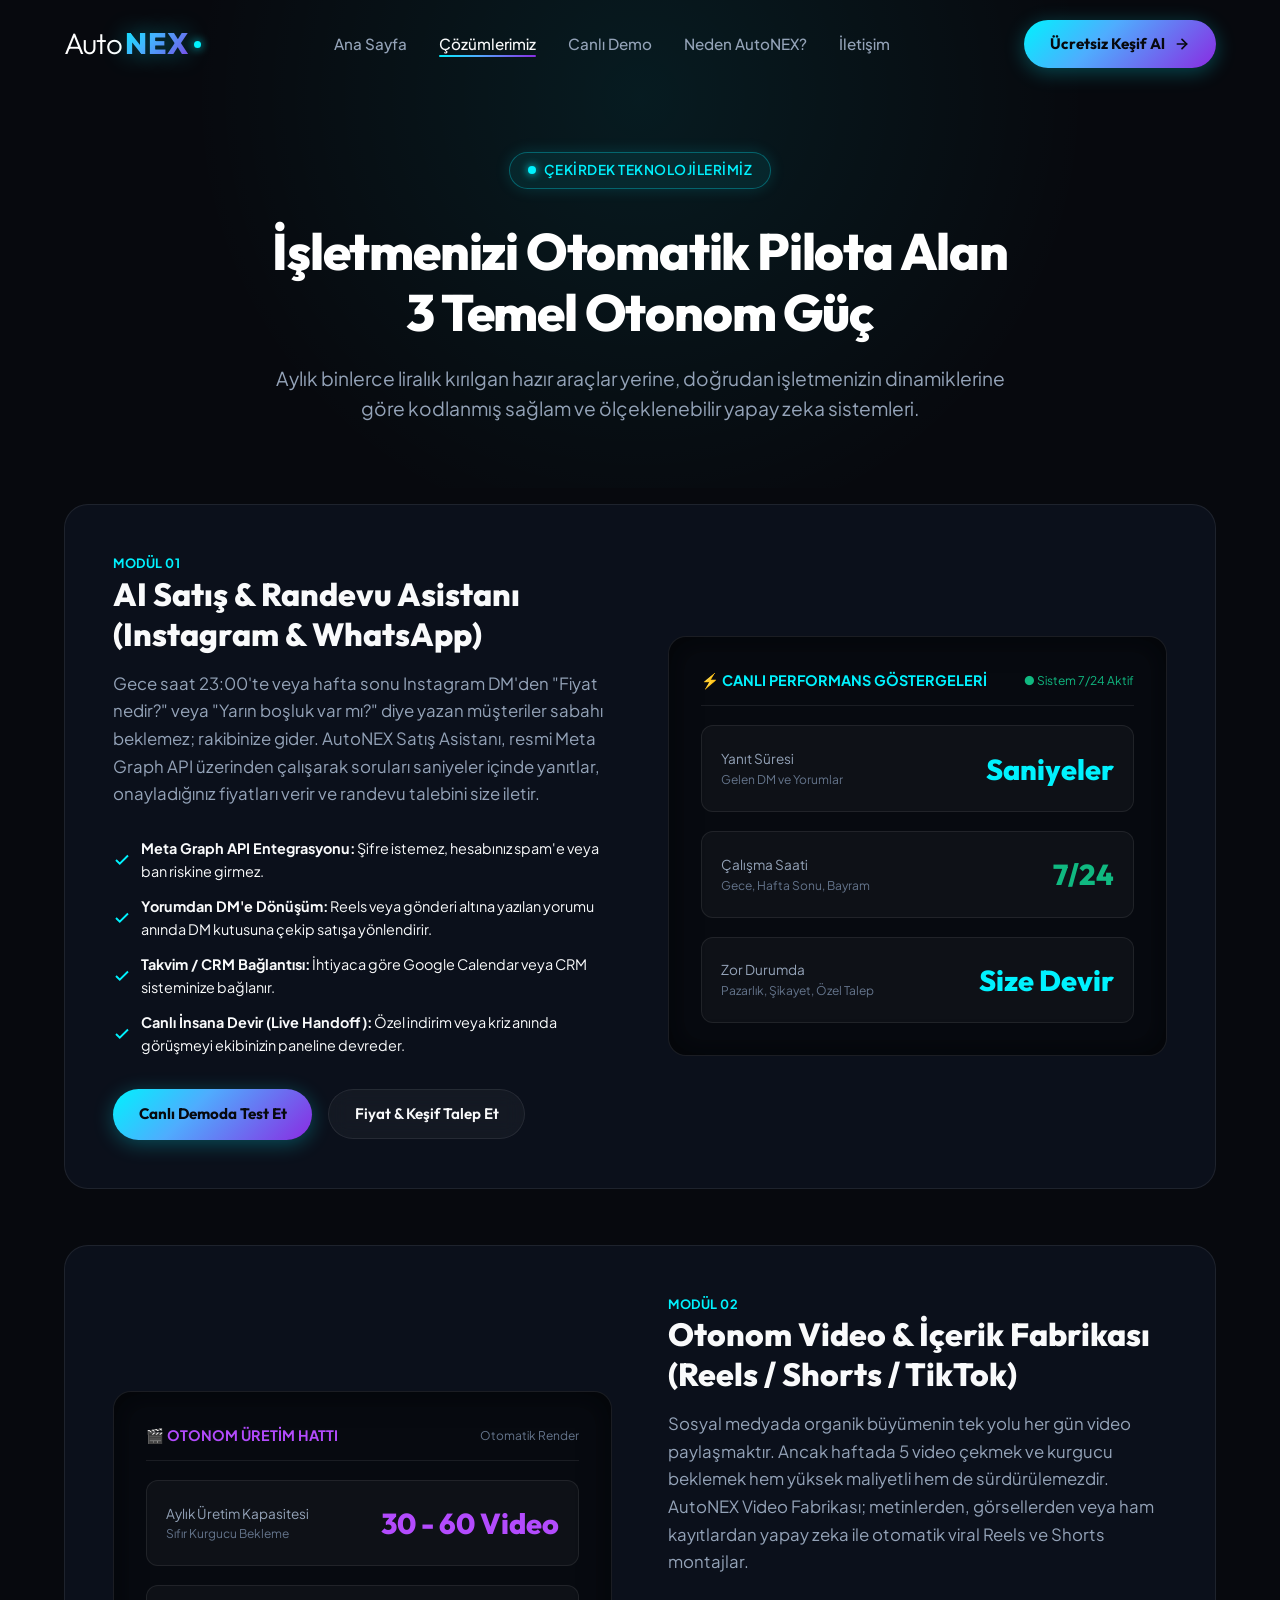
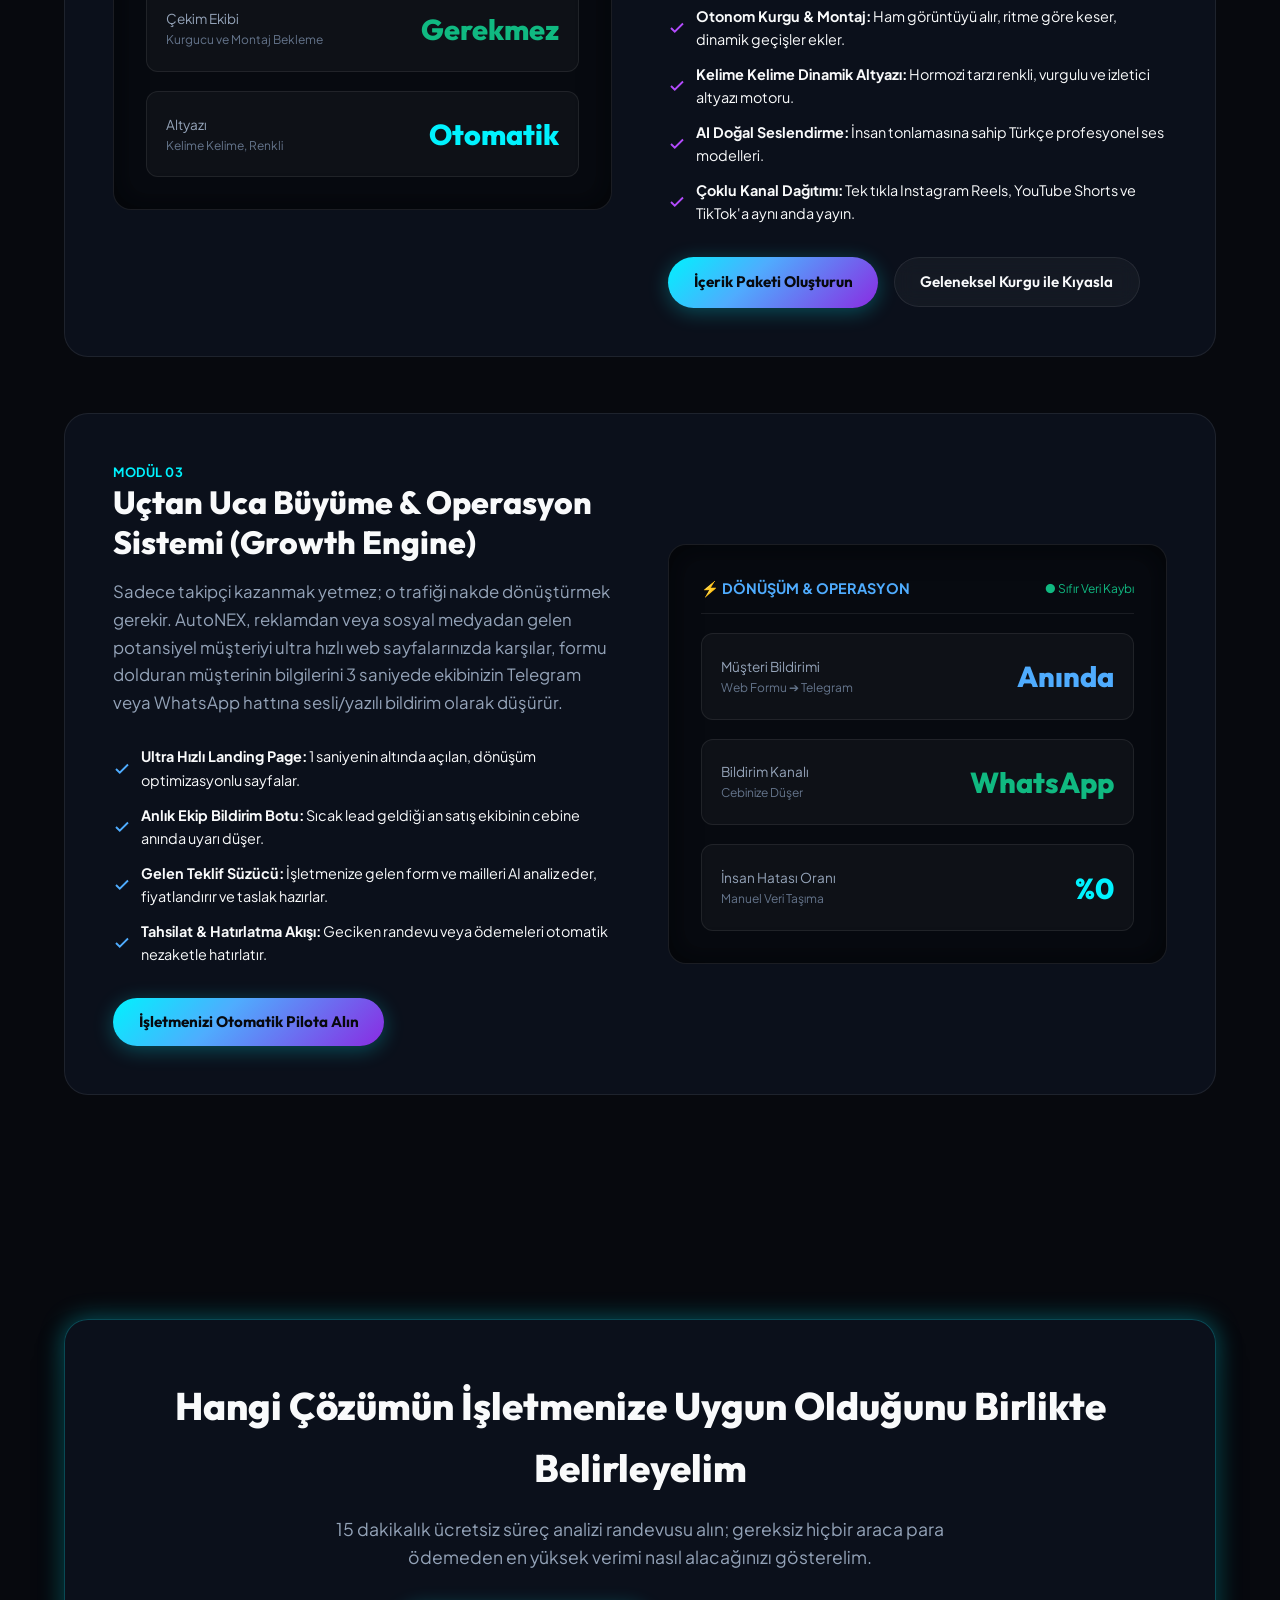
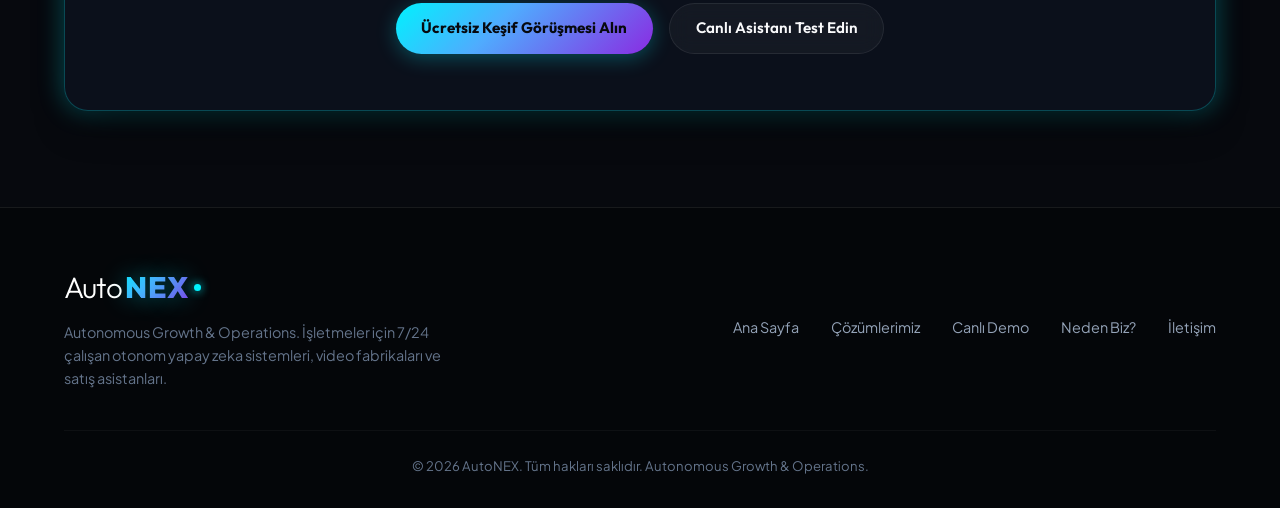
==== commit 9c0d6583: "fix(copy): replace unverified stats and partner claims with honest statements Removes made-up metric" ====
--- a/cozumler.html
+++ b/cozumler.html
@@ -67,7 +67,7 @@
           <div class="card-tag">MODÜL 01</div>
           <h2 class="deep-dive-title">AI Satış & Randevu Asistanı (Instagram & WhatsApp)</h2>
           <p class="deep-dive-desc">
-            Gece saat 23:00'te veya hafta sonu Instagram DM'den "Fiyat nedir?" veya "Yarın boşluk var mı?" diye yazan müşteriler sabahı beklemez; rakibinize gider. AutoNEX Satış Asistanı, resmi Meta Graph API üzerinden çalışarak tüm soruları 30 saniye içinde yanıtlar, fiyat verir, ikna eder ve randevuyu takviminize işler.
+            Gece saat 23:00'te veya hafta sonu Instagram DM'den "Fiyat nedir?" veya "Yarın boşluk var mı?" diye yazan müşteriler sabahı beklemez; rakibinize gider. AutoNEX Satış Asistanı, resmi Meta Graph API üzerinden çalışarak soruları saniyeler içinde yanıtlar, onayladığınız fiyatları verir ve randevu talebini size iletir.
           </p>
 
           <ul class="card-features">
@@ -81,7 +81,7 @@
             </li>
             <li>
               <svg width="18" height="18" viewBox="0 0 24 24" fill="none" stroke="#00f2fe" stroke-width="2.5"><polyline points="20 6 9 17 4 12"></polyline></svg>
-              <span><strong>Google Calendar / CRM Senkronu:</strong> Boş saatleri müşteriye sunar, randevuyu takviminize doğrudan yazar.</span>
+              <span><strong>Takvim / CRM Bağlantısı:</strong> İhtiyaca göre Google Calendar veya CRM sisteminize bağlanır.</span>
             </li>
             <li>
               <svg width="18" height="18" viewBox="0 0 24 24" fill="none" stroke="#00f2fe" stroke-width="2.5"><polyline points="20 6 9 17 4 12"></polyline></svg>
@@ -103,26 +103,26 @@
 
           <div class="visual-metric-box">
             <div>
-              <div style="font-size: 0.85rem; color: var(--text-secondary);">Ortalama Yanıt Süresi</div>
+              <div style="font-size: 0.85rem; color: var(--text-secondary);">Yanıt Süresi</div>
               <div style="font-size: 0.75rem; color: var(--text-muted);">Gelen DM ve Yorumlar</div>
             </div>
-            <div class="visual-metric-num">18 saniye</div>
-          </div>
-
-          <div class="visual-metric-box">
-            <div>
-              <div style="font-size: 0.85rem; color: var(--text-secondary);">Gece Satış & Randevu Oranı</div>
-              <div style="font-size: 0.75rem; color: var(--text-muted);">Mesai Saatleri Dışında</div>
-            </div>
-            <div class="visual-metric-num" style="color: #10b981;">+%42 Artış</div>
-          </div>
-
-          <div class="visual-metric-box">
-            <div>
-              <div style="font-size: 0.85rem; color: var(--text-secondary);">Müşteri Memnuniyeti (CSAT)</div>
-              <div style="font-size: 0.75rem; color: var(--text-muted);">Anında ve Doğru Bilgi</div>
-            </div>
-            <div class="visual-metric-num">98.4%</div>
+            <div class="visual-metric-num">Saniyeler</div>
+          </div>
+
+          <div class="visual-metric-box">
+            <div>
+              <div style="font-size: 0.85rem; color: var(--text-secondary);">Çalışma Saati</div>
+              <div style="font-size: 0.75rem; color: var(--text-muted);">Gece, Hafta Sonu, Bayram</div>
+            </div>
+            <div class="visual-metric-num" style="color: #10b981;">7/24</div>
+          </div>
+
+          <div class="visual-metric-box">
+            <div>
+              <div style="font-size: 0.85rem; color: var(--text-secondary);">Zor Durumda</div>
+              <div style="font-size: 0.75rem; color: var(--text-muted);">Pazarlık, Şikayet, Özel Talep</div>
+            </div>
+            <div class="visual-metric-num">Size Devir</div>
           </div>
         </div>
       </div>
@@ -177,18 +177,18 @@
 
           <div class="visual-metric-box">
             <div>
-              <div style="font-size: 0.85rem; color: var(--text-secondary);">Maliyet Avantajı</div>
-              <div style="font-size: 0.75rem; color: var(--text-muted);">Geleneksel Prodüksiyona Göre</div>
-            </div>
-            <div class="visual-metric-num" style="color: #10b981;">%70 Tasarruf</div>
-          </div>
-
-          <div class="visual-metric-box">
-            <div>
-              <div style="font-size: 0.85rem; color: var(--text-secondary);">Ortalama İzlenme Süresi</div>
-              <div style="font-size: 0.75rem; color: var(--text-muted);">Dinamik Altyazı Etkisi</div>
-            </div>
-            <div class="visual-metric-num">2.4x Artış</div>
+              <div style="font-size: 0.85rem; color: var(--text-secondary);">Çekim Ekibi</div>
+              <div style="font-size: 0.75rem; color: var(--text-muted);">Kurgucu ve Montaj Bekleme</div>
+            </div>
+            <div class="visual-metric-num" style="color: #10b981;">Gerekmez</div>
+          </div>
+
+          <div class="visual-metric-box">
+            <div>
+              <div style="font-size: 0.85rem; color: var(--text-secondary);">Altyazı</div>
+              <div style="font-size: 0.75rem; color: var(--text-muted);">Kelime Kelime, Renkli</div>
+            </div>
+            <div class="visual-metric-num">Otomatik</div>
           </div>
         </div>
       </div>
@@ -234,18 +234,18 @@
 
           <div class="visual-metric-box">
             <div>
-              <div style="font-size: 0.85rem; color: var(--text-secondary);">Lead Bildirim Hızı</div>
+              <div style="font-size: 0.85rem; color: var(--text-secondary);">Müşteri Bildirimi</div>
               <div style="font-size: 0.75rem; color: var(--text-muted);">Web Formu ➔ Telegram</div>
             </div>
-            <div class="visual-metric-num" style="color: #4facfe;">2.8 sn</div>
-          </div>
-
-          <div class="visual-metric-box">
-            <div>
-              <div style="font-size: 0.85rem; color: var(--text-secondary);">Satışa Dönüş Oranı (CR)</div>
-              <div style="font-size: 0.75rem; color: var(--text-muted);">Hızlı Müdahale Sayesinde</div>
-            </div>
-            <div class="visual-metric-num" style="color: #10b981;">3.2x Kat</div>
+            <div class="visual-metric-num" style="color: #4facfe;">Anında</div>
+          </div>
+
+          <div class="visual-metric-box">
+            <div>
+              <div style="font-size: 0.85rem; color: var(--text-secondary);">Bildirim Kanalı</div>
+              <div style="font-size: 0.75rem; color: var(--text-muted);">Cebinize Düşer</div>
+            </div>
+            <div class="visual-metric-num" style="color: #10b981;">WhatsApp</div>
           </div>
 
           <div class="visual-metric-box">
--- a/style.css
+++ b/style.css
@@ -116,12 +116,12 @@
 }
 
 .header.scrolled {
-  background: rgba(7, 9, 14, 0.82);
-  backdrop-filter: blur(16px);
-  -webkit-backdrop-filter: blur(16px);
+  background: rgba(7, 9, 14, 0.96);
+  backdrop-filter: blur(20px);
+  -webkit-backdrop-filter: blur(20px);
   border-bottom: 1px solid var(--border-subtle);
   padding: 0.85rem 0;
-  box-shadow: 0 10px 30px rgba(0, 0, 0, 0.5);
+  box-shadow: 0 10px 30px rgba(0, 0, 0, 0.6);
 }
 
 .nav-wrapper {
@@ -156,6 +156,7 @@
   font-weight: 800;
   background: var(--brand-gradient);
   -webkit-background-clip: text;
+  background-clip: text;
   -webkit-text-fill-color: transparent;
   letter-spacing: 0.5px;
   text-shadow: 0 0 25px rgba(0, 242, 254, 0.4);
@@ -329,6 +330,7 @@
 .hero-title .gradient-text {
   background: var(--brand-gradient);
   -webkit-background-clip: text;
+  background-clip: text;
   -webkit-text-fill-color: transparent;
   display: inline-block;
 }
@@ -387,6 +389,7 @@
   font-weight: 800;
   background: var(--brand-gradient);
   -webkit-background-clip: text;
+  background-clip: text;
   -webkit-text-fill-color: transparent;
   line-height: 1;
   margin-bottom: 0.4rem;
@@ -446,58 +449,64 @@
   box-shadow: var(--card-shadow), var(--glow-cyan);
   backdrop-filter: blur(20px);
   -webkit-backdrop-filter: blur(20px);
-  max-width: 960px;
+  max-width: 1000px;
+  width: 100%;
   margin: 0 auto;
   overflow: hidden;
   display: grid;
-  grid-template-columns: 340px 1fr;
+  grid-template-columns: 320px 1fr;
+  box-sizing: border-box;
 }
 
 .sim-sidebar {
   background: rgba(10, 14, 24, 0.95);
   border-right: 1px solid var(--border-subtle);
-  padding: 2rem 1.5rem;
+  padding: 1.75rem 1.25rem;
   display: flex;
   flex-direction: column;
   justify-content: space-between;
+  gap: 1.25rem;
+  box-sizing: border-box;
 }
 
 .sim-sidebar-title {
   font-family: var(--font-heading);
   font-size: 1.15rem;
   font-weight: 700;
-  margin-bottom: 0.5rem;
+  margin-bottom: 0.4rem;
   color: #ffffff;
 }
 
 .sim-sidebar-desc {
   font-size: 0.85rem;
   color: var(--text-muted);
-  margin-bottom: 1.5rem;
+  margin-bottom: 1.2rem;
+  line-height: 1.45;
 }
 
 .scenario-list {
   display: flex;
   flex-direction: column;
+  gap: 0.6rem;
+}
+
+.scenario-btn {
+  display: flex;
+  align-items: center;
   gap: 0.75rem;
-}
-
-.scenario-btn {
-  display: flex;
-  align-items: center;
-  gap: 0.8rem;
   background: rgba(255, 255, 255, 0.03);
   border: 1px solid var(--border-subtle);
   border-radius: 12px;
-  padding: 0.85rem 1rem;
+  padding: 0.75rem 0.95rem;
   color: var(--text-secondary);
   font-family: var(--font-body);
-  font-size: 0.9rem;
+  font-size: 0.88rem;
   font-weight: 500;
   text-align: left;
   cursor: pointer;
   transition: var(--transition-smooth);
   width: 100%;
+  box-sizing: border-box;
 }
 
 .scenario-btn:hover {
@@ -514,7 +523,8 @@
 }
 
 .scenario-icon {
-  font-size: 1.25rem;
+  font-size: 1.2rem;
+  flex-shrink: 0;
 }
 
 .sim-features-badge {
@@ -522,37 +532,46 @@
   border: 1px solid rgba(138, 43, 226, 0.3);
   border-radius: 10px;
   padding: 0.85rem;
-  font-size: 0.8rem;
+  font-size: 0.78rem;
   color: #c499f6;
-  margin-top: 1.5rem;
-}
-
-/* Chat Main Area */
+  line-height: 1.45;
+}
+
+/* Chat Main Area - min-width: 0 is essential to prevent CSS grid overflow */
 .sim-chat-area {
   display: flex;
   flex-direction: column;
-  height: 520px;
-  background: rgba(7, 9, 14, 0.7);
+  height: 560px;
+  background: rgba(7, 9, 14, 0.75);
+  min-width: 0;
+  width: 100%;
+  position: relative;
+  overflow: hidden;
+  box-sizing: border-box;
 }
 
 .chat-header {
-  padding: 1rem 1.5rem;
+  padding: 0.9rem 1.25rem;
   border-bottom: 1px solid var(--border-subtle);
   display: flex;
   align-items: center;
   justify-content: space-between;
-  background: rgba(14, 19, 32, 0.6);
+  background: rgba(14, 19, 32, 0.75);
+  flex-shrink: 0;
+  box-sizing: border-box;
+  min-width: 0;
 }
 
 .chat-profile {
   display: flex;
   align-items: center;
-  gap: 0.85rem;
+  gap: 0.75rem;
+  min-width: 0;
 }
 
 .chat-avatar {
-  width: 40px;
-  height: 40px;
+  width: 38px;
+  height: 38px;
   border-radius: 50%;
   background: var(--brand-gradient);
   display: flex;
@@ -560,22 +579,27 @@
   justify-content: center;
   font-weight: 800;
   color: #07090e;
-  font-size: 0.95rem;
+  font-size: 1rem;
   box-shadow: 0 0 12px rgba(0, 242, 254, 0.4);
+  flex-shrink: 0;
 }
 
 .chat-name {
   font-family: var(--font-heading);
   font-weight: 700;
-  font-size: 0.95rem;
+  font-size: 0.92rem;
+  white-space: nowrap;
+  overflow: hidden;
+  text-overflow: ellipsis;
 }
 
 .chat-status {
-  font-size: 0.78rem;
+  font-size: 0.75rem;
   color: #10b981;
   display: flex;
   align-items: center;
   gap: 0.35rem;
+  margin-top: 1px;
 }
 
 .chat-status .online-dot {
@@ -584,29 +608,39 @@
   background: #10b981;
   border-radius: 50%;
   box-shadow: 0 0 6px #10b981;
+  flex-shrink: 0;
 }
 
 .chat-body {
   flex: 1;
-  padding: 1.5rem;
+  padding: 1.25rem;
   overflow-y: auto;
+  overflow-x: hidden;
   display: flex;
   flex-direction: column;
-  gap: 1rem;
-}
-
-/* Message Bubbles */
+  gap: 0.9rem;
+  scroll-behavior: smooth;
+  min-width: 0;
+  width: 100%;
+  box-sizing: border-box;
+}
+
+/* Message Bubbles - bulletproof text-wrapping & padding */
 .chat-msg {
-  max-width: 82%;
+  max-width: 86%;
   padding: 0.85rem 1.15rem;
   border-radius: 16px;
-  font-size: 0.92rem;
-  line-height: 1.45;
-  animation: fadeInMsg 0.3s ease;
+  font-size: 0.91rem;
+  line-height: 1.5;
+  animation: fadeInMsg 0.25s ease;
+  word-break: break-word;
+  overflow-wrap: break-word;
+  hyphens: auto;
+  box-sizing: border-box;
 }
 
 @keyframes fadeInMsg {
-  from { opacity: 0; transform: translateY(8px); }
+  from { opacity: 0; transform: translateY(6px); }
   to { opacity: 1; transform: translateY(0); }
 }
 
@@ -616,6 +650,7 @@
   border: 1px solid var(--border-subtle);
   color: var(--text-main);
   border-bottom-left-radius: 4px;
+  box-shadow: 0 4px 15px rgba(0, 0, 0, 0.2);
 }
 
 .chat-msg.user {
@@ -632,11 +667,12 @@
   align-self: flex-start;
   background: rgba(255, 255, 255, 0.05);
   border: 1px solid var(--border-subtle);
-  padding: 0.75rem 1.1rem;
+  padding: 0.65rem 1rem;
   border-radius: 16px;
   display: none;
   gap: 5px;
   align-items: center;
+  box-sizing: border-box;
 }
 
 .typing-indicator.active {
@@ -663,15 +699,32 @@
 .quick-prompts {
   display: flex;
   gap: 0.5rem;
-  padding: 0.6rem 1.5rem;
+  padding: 0.65rem 1.25rem;
   overflow-x: auto;
   white-space: nowrap;
-  border-top: 1px solid rgba(255, 255, 255, 0.04);
+  border-top: 1px solid rgba(255, 255, 255, 0.05);
+  background: rgba(10, 14, 24, 0.4);
+  flex-shrink: 0;
+  min-width: 0;
+  width: 100%;
+  box-sizing: border-box;
+  -webkit-overflow-scrolling: touch;
+  scrollbar-width: thin;
+  scrollbar-color: rgba(0, 242, 254, 0.3) transparent;
+}
+
+.quick-prompts::-webkit-scrollbar {
+  height: 4px;
+}
+
+.quick-prompts::-webkit-scrollbar-thumb {
+  background: rgba(0, 242, 254, 0.3);
+  border-radius: 4px;
 }
 
 .quick-btn {
-  background: rgba(0, 242, 254, 0.06);
-  border: 1px solid rgba(0, 242, 254, 0.2);
+  background: rgba(0, 242, 254, 0.07);
+  border: 1px solid rgba(0, 242, 254, 0.22);
   color: var(--neon-cyan);
   border-radius: 20px;
   padding: 0.35rem 0.85rem;
@@ -679,25 +732,33 @@
   font-weight: 500;
   cursor: pointer;
   transition: var(--transition-smooth);
+  flex-shrink: 0;
+  white-space: nowrap;
 }
 
 .quick-btn:hover {
-  background: rgba(0, 242, 254, 0.15);
+  background: rgba(0, 242, 254, 0.18);
+  border-color: var(--neon-cyan);
   transform: translateY(-1px);
 }
 
-/* Chat Input */
+/* Chat Input Footer */
 .chat-footer {
-  padding: 1rem 1.5rem;
+  padding: 0.85rem 1.25rem;
   border-top: 1px solid var(--border-subtle);
   display: flex;
   align-items: center;
   gap: 0.75rem;
-  background: rgba(14, 19, 32, 0.85);
+  background: rgba(14, 19, 32, 0.92);
+  flex-shrink: 0;
+  box-sizing: border-box;
+  min-width: 0;
+  width: 100%;
 }
 
 .chat-input {
   flex: 1;
+  min-width: 0;
   background: rgba(255, 255, 255, 0.05);
   border: 1px solid var(--border-subtle);
   border-radius: 25px;
@@ -707,12 +768,13 @@
   font-size: 0.92rem;
   outline: none;
   transition: var(--transition-smooth);
+  box-sizing: border-box;
 }
 
 .chat-input:focus {
   border-color: var(--neon-cyan);
   background: rgba(255, 255, 255, 0.08);
-  box-shadow: 0 0 10px rgba(0, 242, 254, 0.2);
+  box-shadow: 0 0 12px rgba(0, 242, 254, 0.25);
 }
 
 .chat-send-btn {
@@ -728,6 +790,7 @@
   cursor: pointer;
   font-size: 1.1rem;
   transition: var(--transition-smooth);
+  flex-shrink: 0;
 }
 
 .chat-send-btn:hover {
@@ -1344,5 +1407,420 @@
     gap: 2rem;
     padding: 2rem 1.5rem;
   }
-}
-
+
+  .simulator-box {
+    grid-template-columns: 290px 1fr;
+  }
+}
+
+@media (max-width: 900px) {
+  .simulator-box {
+    grid-template-columns: 1fr;
+    border-radius: 20px;
+    margin: 0 0 3rem;
+  }
+
+  .sim-sidebar {
+    border-right: none;
+    border-bottom: 1px solid var(--border-subtle);
+    padding: 1.5rem 1.25rem;
+  }
+
+  .scenario-list {
+    display: grid;
+    grid-template-columns: repeat(auto-fit, minmax(180px, 1fr));
+    gap: 0.6rem;
+  }
+
+  .sim-features-badge {
+    margin-top: 1rem;
+  }
+
+  .sim-chat-area {
+    height: 490px;
+  }
+}
+
+@media (max-width: 600px) {
+  .scenario-list {
+    grid-template-columns: 1fr;
+  }
+
+  .chat-header {
+    padding: 0.75rem 1rem;
+  }
+
+  .chat-body {
+    padding: 1rem 0.85rem;
+  }
+
+  .chat-msg {
+    max-width: 90%;
+    font-size: 0.88rem;
+    padding: 0.75rem 1rem;
+  }
+
+  .chat-footer {
+    padding: 0.75rem 0.85rem;
+  }
+
+  .quick-prompts {
+    padding: 0.5rem 0.85rem;
+  }
+}
+
+/* ==========================================================================
+   Ambient Tech Grid Background
+   ========================================================================== */
+body::before {
+  content: '';
+  position: fixed;
+  top: 0;
+  left: 0;
+  width: 100%;
+  height: 100%;
+  background-image: 
+    radial-gradient(circle at 50% 10%, rgba(0, 242, 254, 0.05) 0%, transparent 60%),
+    linear-gradient(rgba(255, 255, 255, 0.02) 1px, transparent 1px),
+    linear-gradient(90deg, rgba(255, 255, 255, 0.02) 1px, transparent 1px);
+  background-size: 100% 100%, 48px 48px, 48px 48px;
+  pointer-events: none;
+  z-index: -1;
+}
+
+/* ==========================================================================
+   Hero Quick Insight Cards
+   ========================================================================== */
+.hero-insights {
+  display: grid;
+  grid-template-columns: repeat(3, 1fr);
+  gap: 1.25rem;
+  max-width: 1050px;
+  margin: 2.8rem auto 0;
+  text-align: left;
+}
+
+.insight-card {
+  background: rgba(14, 19, 32, 0.78);
+  border: 1px solid rgba(255, 255, 255, 0.09);
+  border-radius: 18px;
+  padding: 1.4rem 1.5rem;
+  backdrop-filter: blur(16px);
+  -webkit-backdrop-filter: blur(16px);
+  transition: var(--transition-smooth);
+  position: relative;
+  overflow: hidden;
+  text-decoration: none;
+  display: block;
+}
+
+.insight-card:hover {
+  transform: translateY(-4px);
+  border-color: rgba(0, 242, 254, 0.35);
+  box-shadow: 0 12px 30px rgba(0, 0, 0, 0.5), 0 0 25px rgba(0, 242, 254, 0.12);
+  background: rgba(20, 28, 48, 0.85);
+}
+
+.insight-tag {
+  display: inline-flex;
+  align-items: center;
+  gap: 6px;
+  font-size: 0.78rem;
+  font-weight: 700;
+  color: var(--neon-cyan);
+  text-transform: uppercase;
+  letter-spacing: 0.5px;
+  margin-bottom: 0.45rem;
+}
+
+.insight-title {
+  font-family: var(--font-heading);
+  font-size: 1.12rem;
+  font-weight: 700;
+  color: #ffffff;
+  margin-bottom: 0.4rem;
+}
+
+.insight-text {
+  font-size: 0.86rem;
+  color: var(--text-secondary);
+  line-height: 1.5;
+}
+
+/* ==========================================================================
+   ROI & Business Value Matrix
+   ========================================================================== */
+.roi-grid {
+  display: grid;
+  grid-template-columns: repeat(2, 1fr);
+  gap: 2rem;
+  max-width: 1100px;
+  margin: 0 auto;
+}
+
+.roi-card {
+  background: var(--bg-card);
+  border: 1px solid var(--border-subtle);
+  border-radius: 22px;
+  padding: 2.2rem 2rem;
+  backdrop-filter: blur(20px);
+  -webkit-backdrop-filter: blur(20px);
+  transition: var(--transition-smooth);
+  position: relative;
+  overflow: hidden;
+  display: flex;
+  flex-direction: column;
+  justify-content: space-between;
+}
+
+.roi-card:hover {
+  border-color: rgba(0, 242, 254, 0.35);
+  transform: translateY(-5px);
+  box-shadow: var(--card-shadow), 0 12px 35px rgba(0, 242, 254, 0.12);
+}
+
+.roi-card-header {
+  display: flex;
+  align-items: flex-start;
+  gap: 1.2rem;
+  margin-bottom: 1.2rem;
+}
+
+.roi-icon {
+  width: 54px;
+  height: 54px;
+  border-radius: 16px;
+  background: rgba(0, 242, 254, 0.1);
+  border: 1px solid rgba(0, 242, 254, 0.28);
+  display: flex;
+  align-items: center;
+  justify-content: center;
+  font-size: 1.7rem;
+  flex-shrink: 0;
+  box-shadow: 0 0 20px rgba(0, 242, 254, 0.15);
+}
+
+.roi-badge {
+  font-size: 0.78rem;
+  font-weight: 700;
+  color: #10b981;
+  background: rgba(16, 185, 129, 0.12);
+  border: 1px solid rgba(16, 185, 129, 0.3);
+  padding: 0.25rem 0.75rem;
+  border-radius: 20px;
+  display: inline-block;
+  margin-bottom: 0.4rem;
+}
+
+.roi-title {
+  font-family: var(--font-heading);
+  font-size: 1.35rem;
+  font-weight: 700;
+  color: #ffffff;
+  line-height: 1.3;
+}
+
+.roi-desc {
+  font-size: 0.95rem;
+  color: var(--text-secondary);
+  line-height: 1.6;
+  margin-bottom: 1.2rem;
+}
+
+.roi-comparison {
+  padding-top: 1.2rem;
+  border-top: 1px solid rgba(255, 255, 255, 0.07);
+  display: flex;
+  flex-direction: column;
+  gap: 0.8rem;
+}
+
+.roi-row {
+  display: flex;
+  align-items: flex-start;
+  gap: 0.75rem;
+  font-size: 0.9rem;
+  line-height: 1.5;
+}
+
+.roi-row.bad {
+  color: #f87171;
+}
+
+.roi-row.good {
+  color: #34d399;
+  font-weight: 600;
+}
+
+/* ==========================================================================
+   Service Card Expanding Detail Panels
+   ========================================================================== */
+.btn-detail-toggle {
+  width: 100%;
+  background: rgba(0, 242, 254, 0.06);
+  border: 1px solid rgba(0, 242, 254, 0.25);
+  color: var(--neon-cyan);
+  font-family: var(--font-heading);
+  font-size: 0.92rem;
+  font-weight: 600;
+  padding: 0.8rem 1.2rem;
+  border-radius: 12px;
+  cursor: pointer;
+  transition: var(--transition-smooth);
+  display: flex;
+  align-items: center;
+  justify-content: center;
+  gap: 0.5rem;
+  margin-top: 1.2rem;
+}
+
+.btn-detail-toggle:hover {
+  background: rgba(0, 242, 254, 0.16);
+  border-color: var(--neon-cyan);
+  transform: translateY(-2px);
+  box-shadow: 0 4px 15px rgba(0, 242, 254, 0.2);
+}
+
+.card-detail-panel {
+  max-height: 0;
+  overflow: hidden;
+  transition: max-height 0.45s cubic-bezier(0.16, 1, 0.3, 1), opacity 0.35s ease, margin 0.35s ease;
+  opacity: 0;
+  background: rgba(7, 10, 18, 0.95);
+  border-radius: 14px;
+  border: 1px solid transparent;
+  margin-top: 0;
+}
+
+.card-detail-panel.open {
+  max-height: 550px;
+  opacity: 1;
+  border-color: rgba(0, 242, 254, 0.25);
+  margin-top: 1.2rem;
+  padding: 1.4rem;
+  box-shadow: inset 0 0 20px rgba(0, 0, 0, 0.5);
+}
+
+.detail-section {
+  margin-bottom: 0.95rem;
+}
+
+.detail-section:last-child {
+  margin-bottom: 0;
+}
+
+.detail-subtitle {
+  font-size: 0.82rem;
+  font-weight: 700;
+  color: var(--neon-cyan);
+  text-transform: uppercase;
+  letter-spacing: 0.5px;
+  margin-bottom: 0.3rem;
+  display: flex;
+  align-items: center;
+  gap: 6px;
+}
+
+.detail-text {
+  font-size: 0.88rem;
+  color: var(--text-secondary);
+  line-height: 1.55;
+}
+
+/* ==========================================================================
+   FAQ Accordion Section
+   ========================================================================== */
+.faq-section {
+  padding: 6.5rem 0;
+  position: relative;
+}
+
+.faq-accordion {
+  max-width: 900px;
+  margin: 0 auto;
+  display: flex;
+  flex-direction: column;
+  gap: 1.1rem;
+}
+
+.faq-item {
+  background: var(--bg-card);
+  border: 1px solid var(--border-subtle);
+  border-radius: 18px;
+  overflow: hidden;
+  transition: var(--transition-smooth);
+}
+
+.faq-item:hover {
+  border-color: rgba(255, 255, 255, 0.16);
+}
+
+.faq-item.open {
+  border-color: rgba(0, 242, 254, 0.38);
+  background: rgba(14, 21, 38, 0.9);
+  box-shadow: 0 10px 30px rgba(0, 0, 0, 0.4), 0 0 25px rgba(0, 242, 254, 0.12);
+}
+
+.faq-question {
+  padding: 1.4rem 1.8rem;
+  display: flex;
+  align-items: center;
+  justify-content: space-between;
+  cursor: pointer;
+  user-select: none;
+  font-family: var(--font-heading);
+  font-size: 1.15rem;
+  font-weight: 700;
+  color: var(--text-main);
+  transition: var(--transition-smooth);
+  gap: 1rem;
+}
+
+.faq-question:hover {
+  color: var(--neon-cyan);
+}
+
+.faq-item.open .faq-question {
+  color: var(--neon-cyan);
+}
+
+.faq-icon {
+  width: 32px;
+  height: 32px;
+  border-radius: 50%;
+  background: rgba(255, 255, 255, 0.05);
+  display: flex;
+  align-items: center;
+  justify-content: center;
+  font-size: 1.3rem;
+  font-weight: 400;
+  transition: transform 0.3s cubic-bezier(0.16, 1, 0.3, 1), background 0.3s ease;
+  flex-shrink: 0;
+}
+
+.faq-item.open .faq-icon {
+  transform: rotate(45deg);
+  background: rgba(0, 242, 254, 0.18);
+  color: var(--neon-cyan);
+}
+
+.faq-answer {
+  max-height: 0;
+  overflow: hidden;
+  transition: max-height 0.4s cubic-bezier(0.16, 1, 0.3, 1), padding 0.3s ease;
+  padding: 0 1.8rem;
+  font-size: 0.95rem;
+  color: var(--text-secondary);
+  line-height: 1.7;
+}
+
+.faq-item.open .faq-answer {
+  max-height: 400px;
+  padding: 0 1.8rem 1.6rem;
+}
+
+@media (max-width: 900px) {
+  .hero-insights { grid-template-columns: 1fr; }
+  .roi-grid { grid-template-columns: 1fr; }
+}
+
